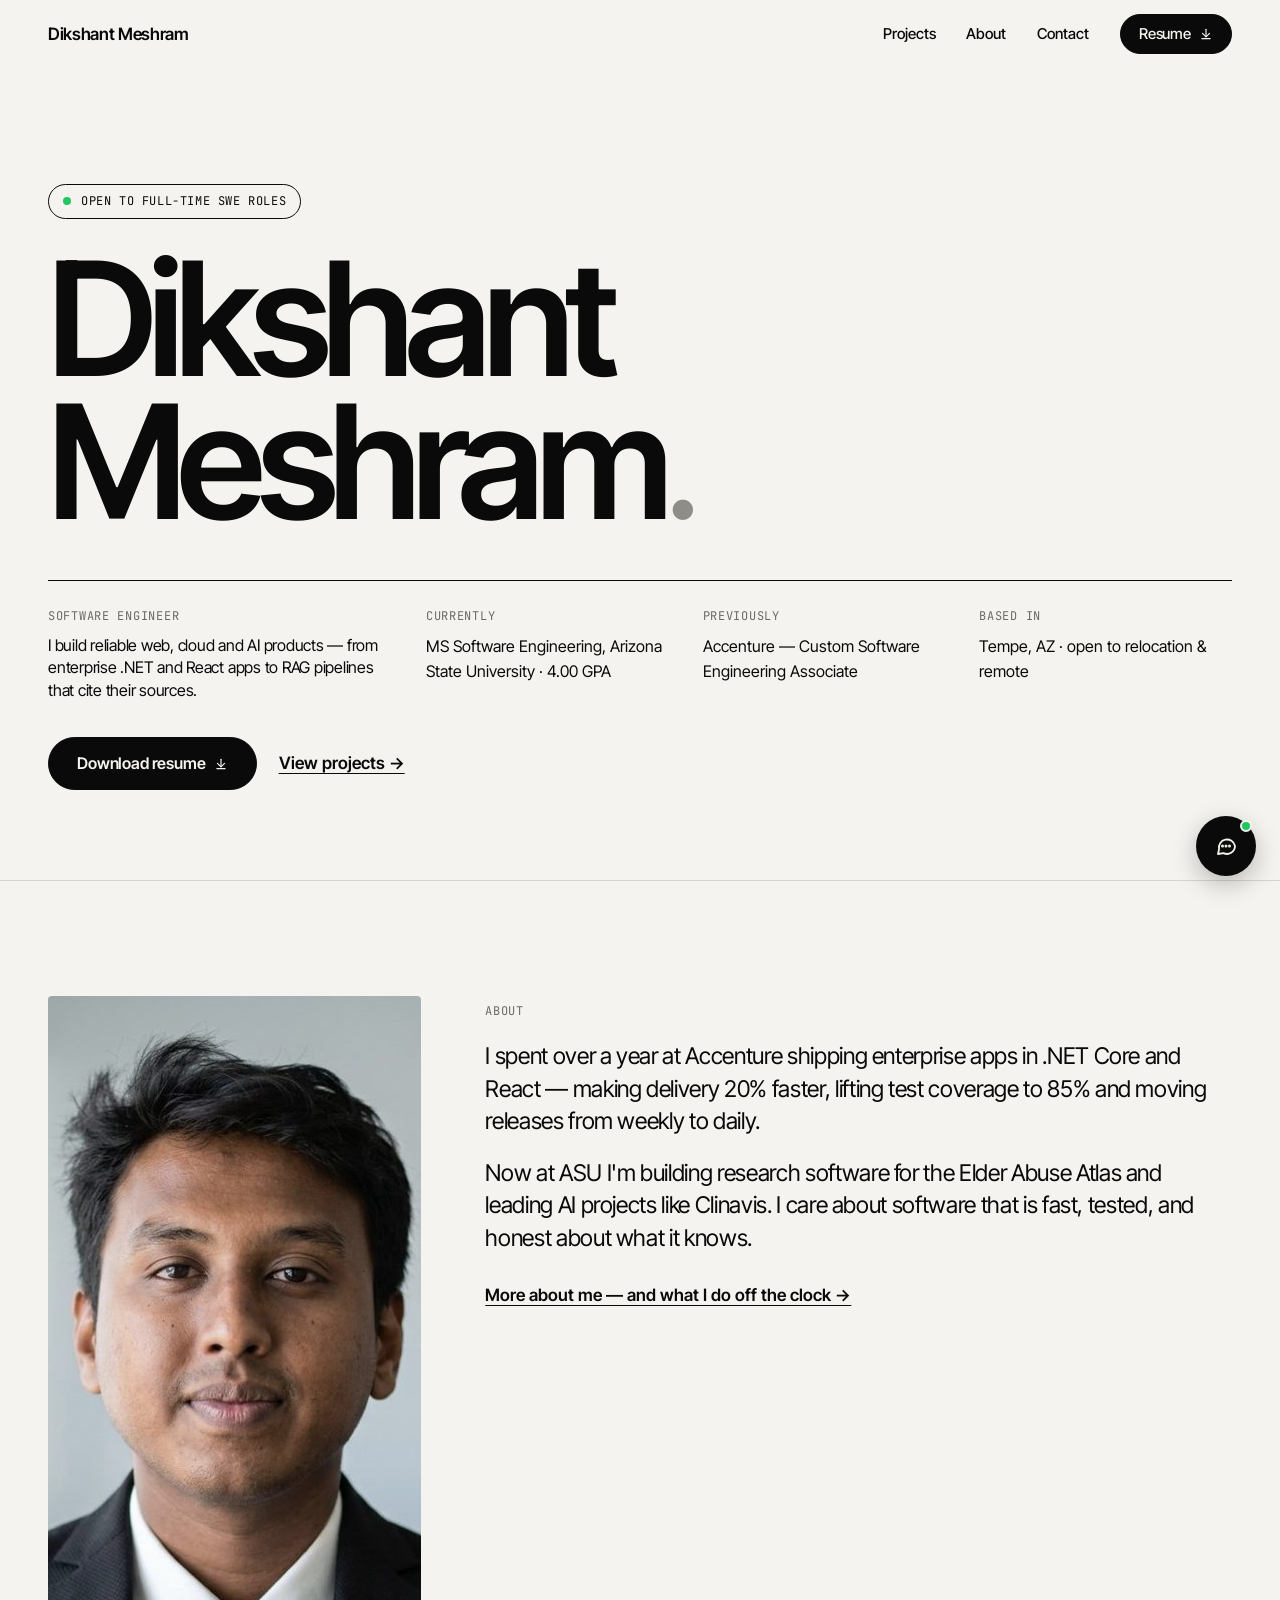
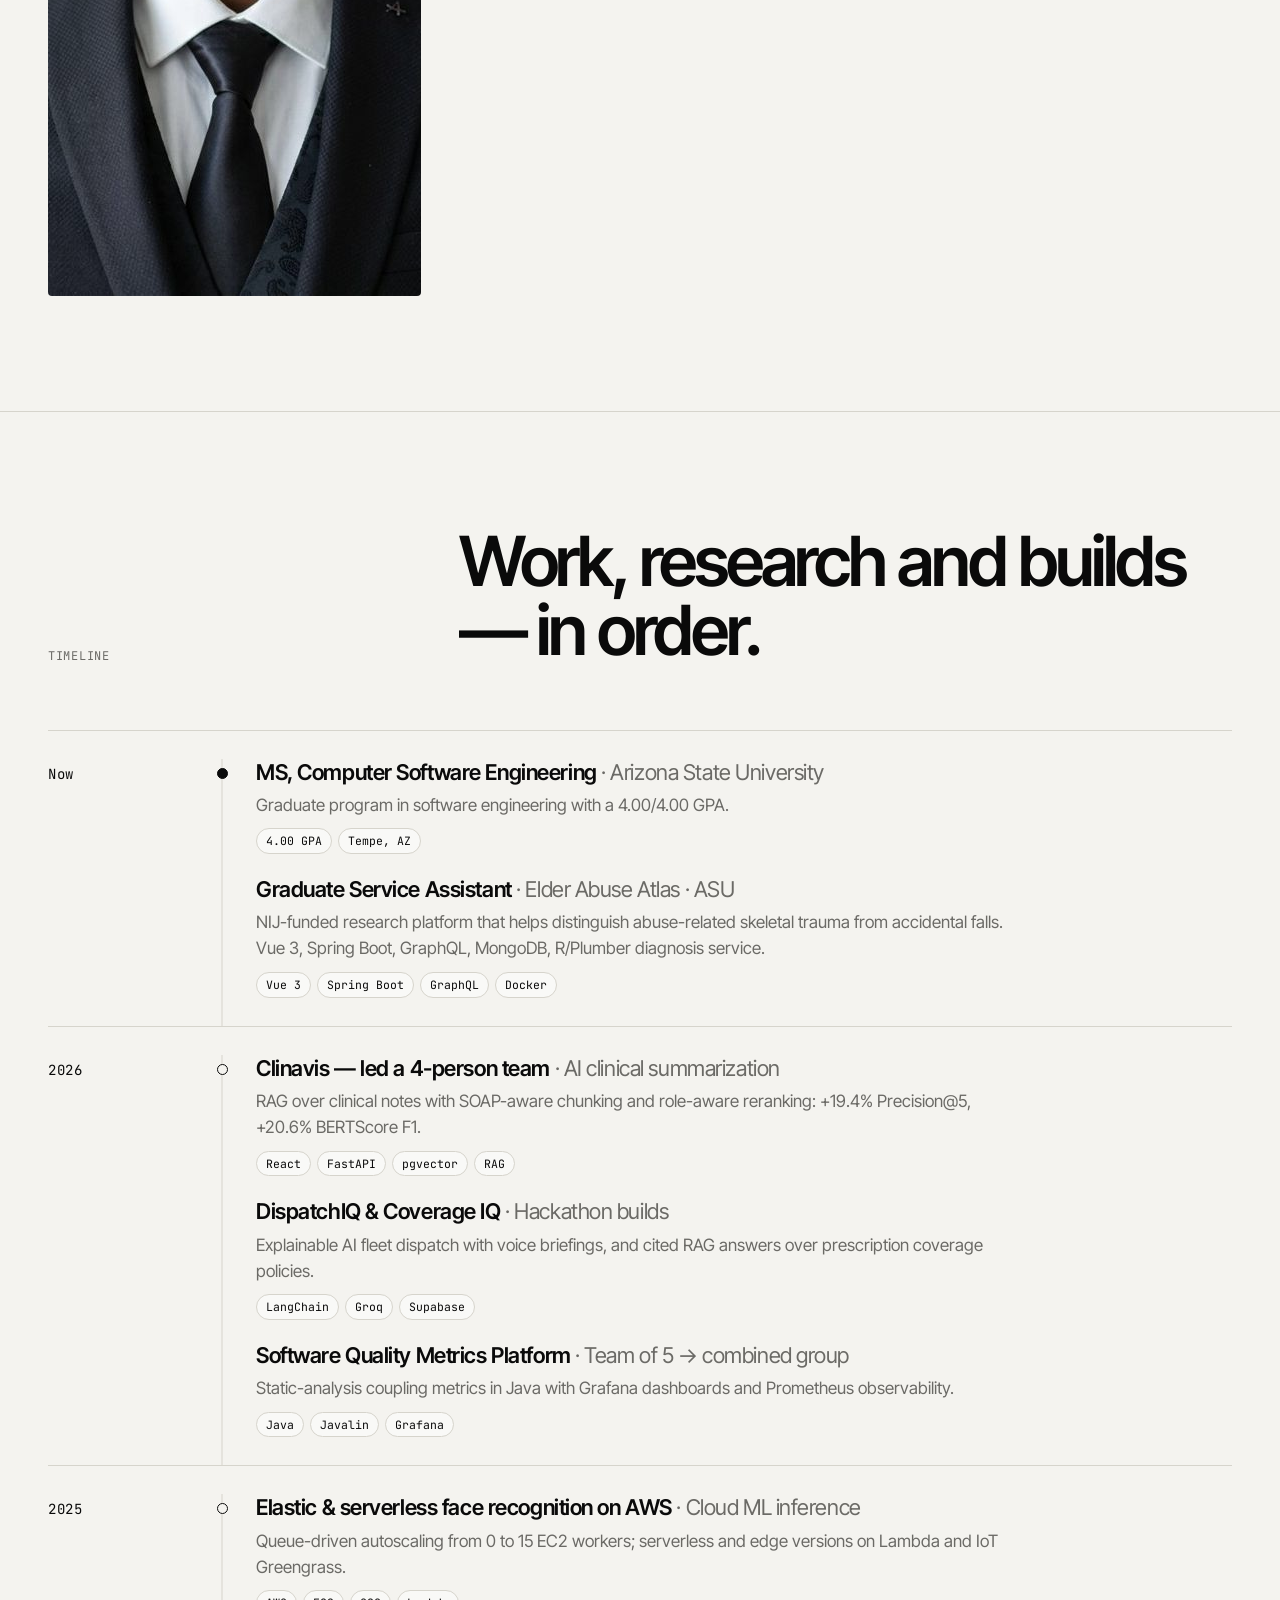
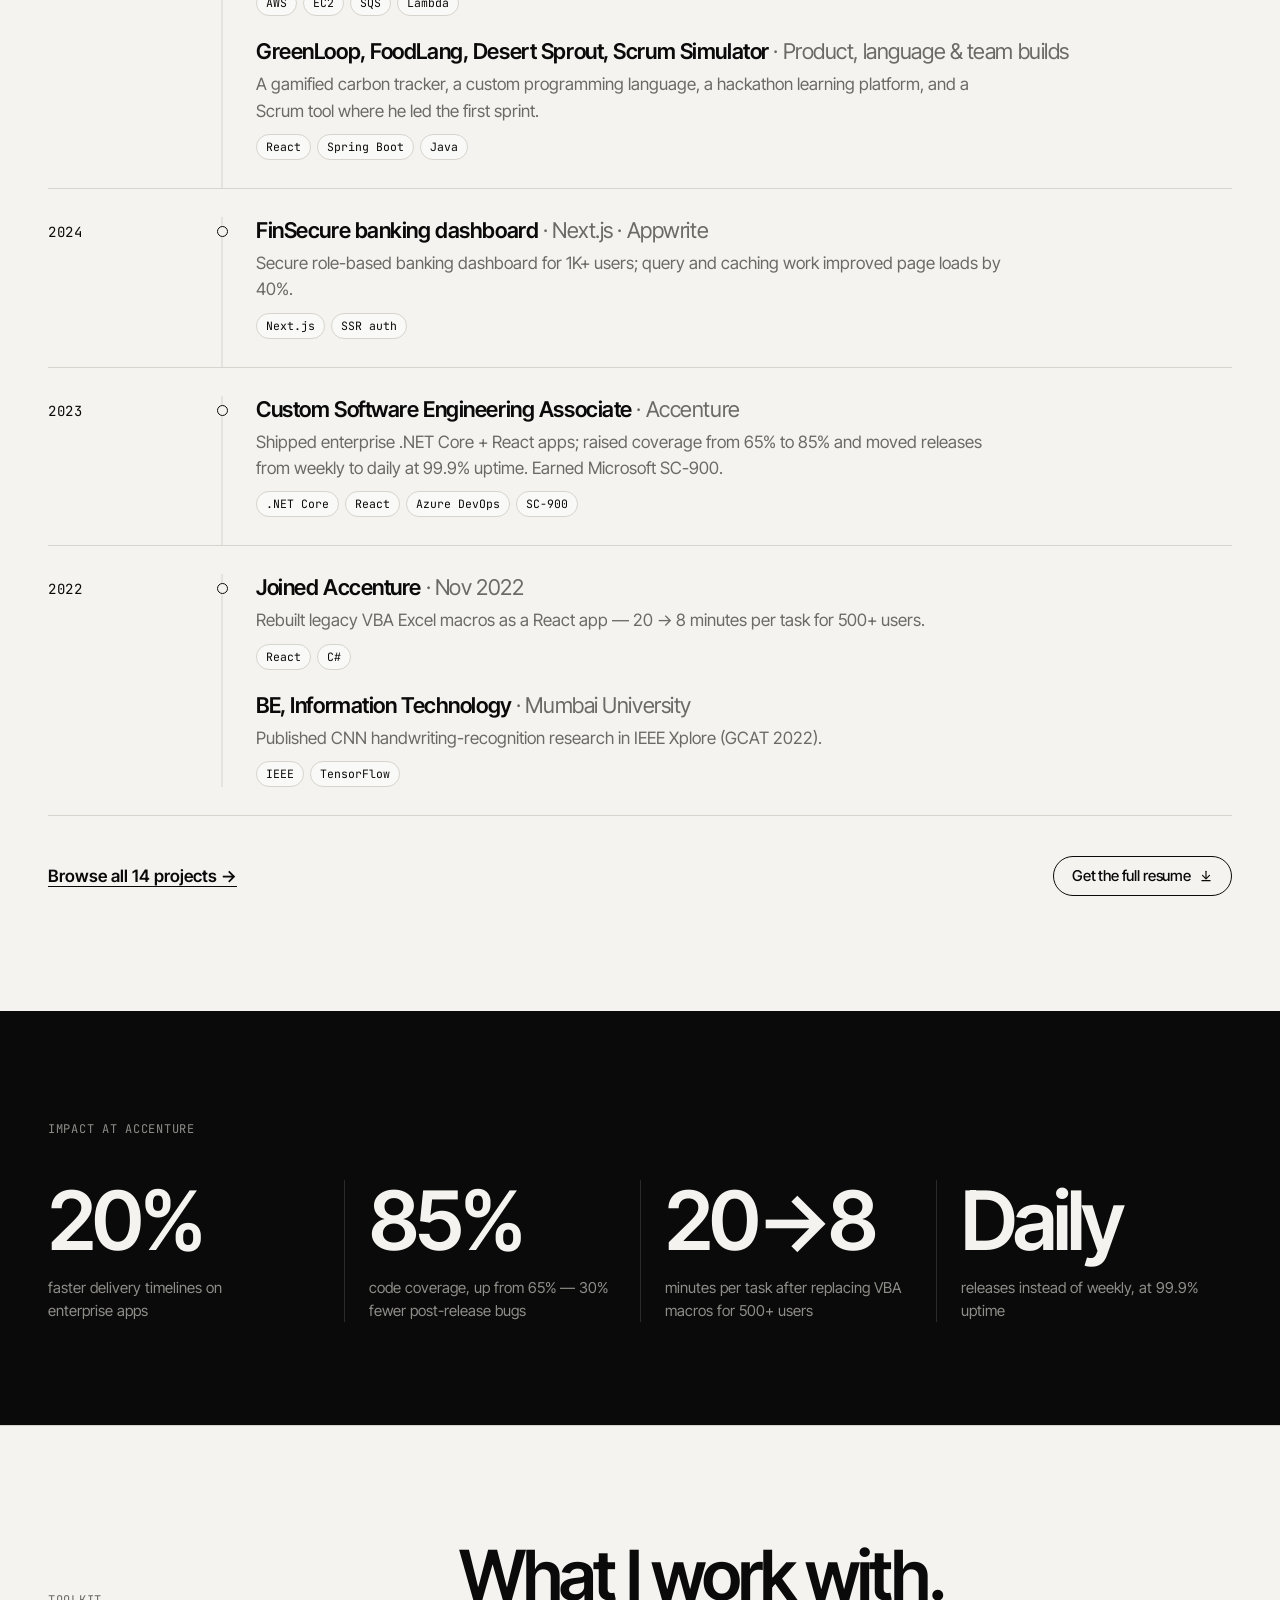
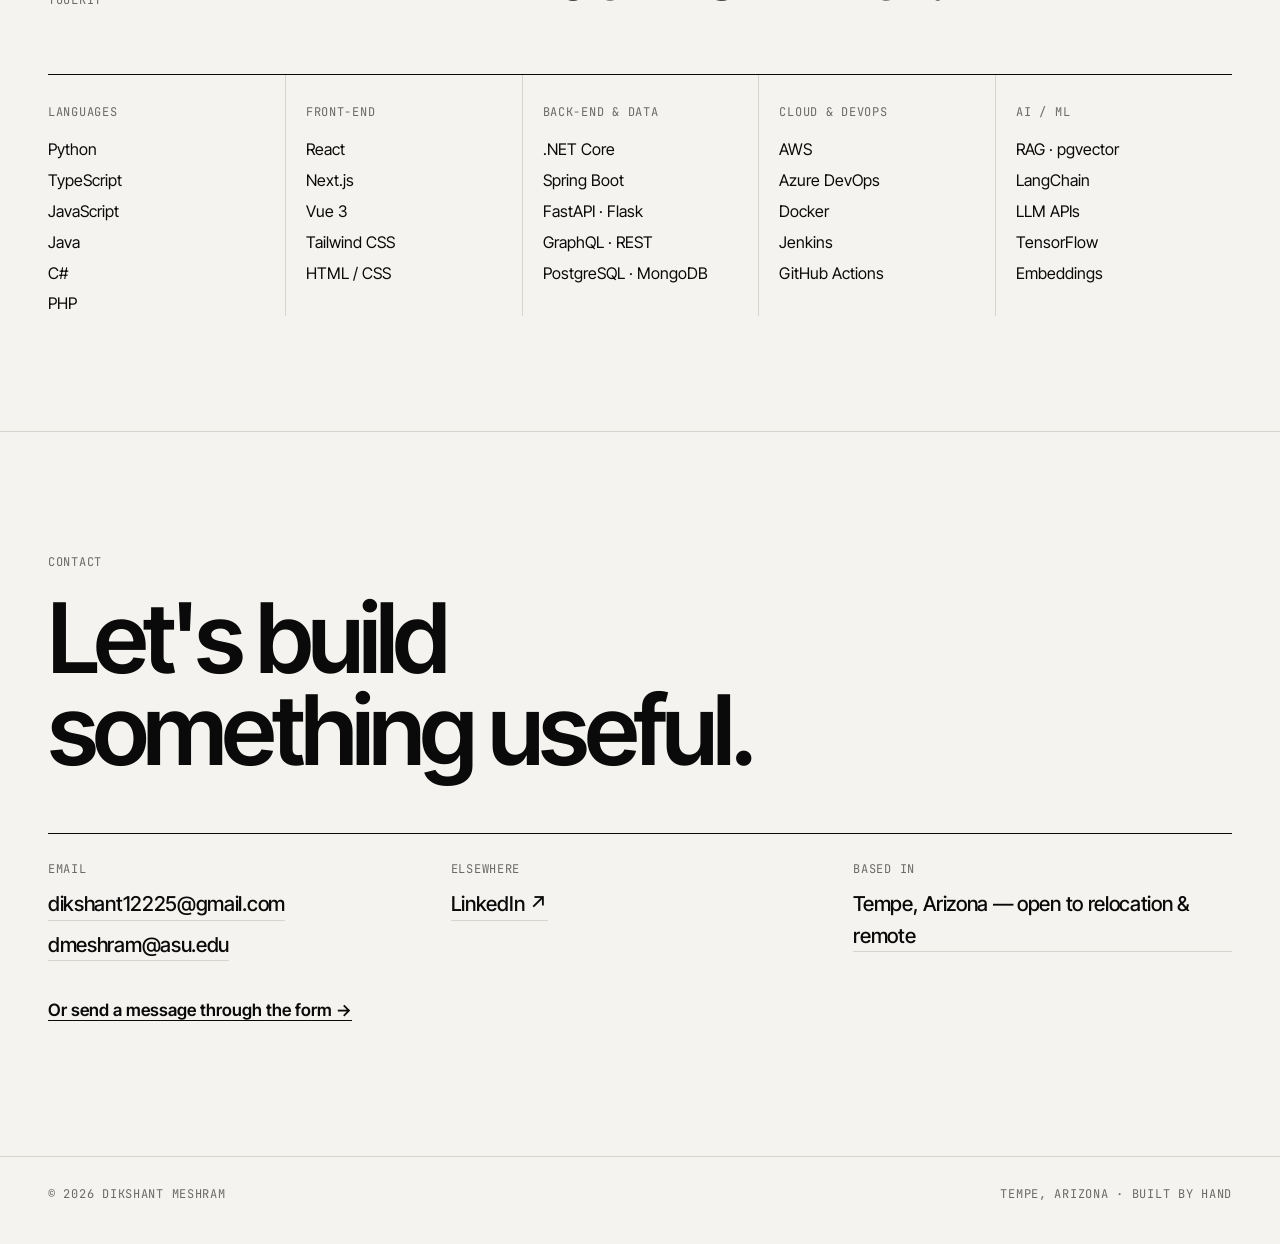
==== index.html @ dbce1464 "Add portfolio site (HTML/CSS/JS) for GitHub Pages Static rebuild of the Framer portfolio: home, proj" ====
<!doctype html>
<html lang="en">
<head>
<meta charset="utf-8">
<meta name="viewport" content="width=device-width, initial-scale=1, viewport-fit=cover">
<title>Dikshant Meshram — Software Engineer</title>
<meta name="description" content="Software engineer in Tempe, AZ. Ex-Accenture, MS Software Engineering at ASU (4.00 GPA). Web, cloud and applied AI.">
<meta property="og:title" content="Dikshant Meshram — Software Engineer">
<meta property="og:description" content="Software engineer in Tempe, AZ. Ex-Accenture, MS Software Engineering at ASU (4.00 GPA). Web, cloud and applied AI.">
<meta property="og:type" content="website">
<meta property="og:image" content="assets/img/headshot.jpg">
<meta name="theme-color" content="#F4F3EF">
<link rel="icon" href="assets/favicon.svg" type="image/svg+xml">
<link rel="preconnect" href="https://fonts.googleapis.com">
<link rel="preconnect" href="https://fonts.gstatic.com" crossorigin>
<link href="https://fonts.googleapis.com/css2?family=Inter+Tight:wght@400;500;600&family=JetBrains+Mono:wght@400;500&display=swap" rel="stylesheet">
<link rel="stylesheet" href="assets/css/site.css">
<script src="assets/js/site.js" defer></script>
</head>
<body data-page="/">
<a class="skip" href="#main">Skip to content</a>
<header class="nav">
  <div class="wrap">
    <a class="brand" href="index.html" aria-label="Dikshant Meshram — home"><span class="full">Dikshant Meshram</span><span class="short">DM</span></a>
    <nav class="nav-links" aria-label="Main">
      <a href="projects.html">Projects</a>
      <a href="about.html">About</a>
      <a href="contact.html">Contact</a>
      <a class="btn" data-resume href="contact.html?topic=resume">Resume <svg viewBox="0 0 24 24" fill="none" stroke="currentColor" stroke-width="2" stroke-linecap="round" stroke-linejoin="round" aria-hidden="true"><path d="M12 4v12"/><path d="M6 11l6 6 6-6"/><path d="M5 20h14"/></svg></a>
    </nav>
  </div>
</header>

<main id="main">
<section class="hero">
  <div class="wrap">
    <span class="pill"><span class="dot"></span>Open to full-time SWE roles</span>
    <h1 class="display">Dikshant<br>Meshram<span class="soft">.</span></h1>
    <div class="hero-meta">
      <div><span class="label">Software engineer</span><p class="lead">I build reliable web, cloud and AI products — from enterprise .NET and React apps to RAG pipelines that cite their sources.</p></div>
      <div><span class="label">Currently</span><p>MS Software Engineering, Arizona State University · 4.00 GPA</p></div>
      <div><span class="label">Previously</span><p>Accenture — Custom Software Engineering Associate</p></div>
      <div><span class="label">Based in</span><p>Tempe, AZ · open to relocation &amp; remote</p></div>
    </div>
    <div class="hero-ctas">
      <a class="btn lg" data-resume href="contact.html?topic=resume">Download resume <svg viewBox="0 0 24 24" fill="none" stroke="currentColor" stroke-width="2" stroke-linecap="round" stroke-linejoin="round" aria-hidden="true"><path d="M12 4v12"/><path d="M6 11l6 6 6-6"/><path d="M5 20h14"/></svg></a>
      <a class="text-link" href="projects.html">View projects →</a>
    </div>
  </div>
</section>

<section class="section" aria-labelledby="about-title">
  <div class="wrap about-grid">
    <img class="portrait reveal" src="assets/img/headshot.jpg" alt="Portrait of Dikshant Meshram" width="900" height="900" loading="lazy">
    <div class="about-copy reveal">
      <span class="label" id="about-title">About</span>
      <p class="lead" style="margin-top:18px">I spent over a year at Accenture shipping enterprise apps in .NET Core and React — making delivery 20% faster, lifting test coverage to 85% and moving releases from weekly to daily.</p>
      <p class="lead">Now at ASU I'm building research software for the Elder Abuse Atlas and leading AI projects like Clinavis. I care about software that is fast, tested, and honest about what it knows.</p>
      <a class="text-link" href="about.html">More about me — and what I do off the clock →</a>
    </div>
  </div>
</section>

<section class="section" aria-labelledby="tl-title">
  <div class="wrap">
    <div class="section-head">
      <span class="label">Timeline</span>
      <h2 class="h2" id="tl-title">Work, research and builds — in order.</h2>
    </div>
    <ol class="timeline">
<li class="tl-row now reveal"><div class="tl-year">Now</div><div class="tl-rail"><span class="tl-dot"></span></div><div class="tl-items"><div class="tl-item"><h3>MS, Computer Software Engineering <span>· Arizona State University</span></h3><p>Graduate program in software engineering with a 4.00/4.00 GPA.</p><div class="tags"><span class="tag">4.00 GPA</span><span class="tag">Tempe, AZ</span></div></div><div class="tl-item"><h3>Graduate Service Assistant <span>· Elder Abuse Atlas · ASU</span></h3><p>NIJ-funded research platform that helps distinguish abuse-related skeletal trauma from accidental falls. Vue 3, Spring Boot, GraphQL, MongoDB, R/Plumber diagnosis service.</p><div class="tags"><span class="tag">Vue 3</span><span class="tag">Spring Boot</span><span class="tag">GraphQL</span><span class="tag">Docker</span></div></div></div></li>
<li class="tl-row reveal"><div class="tl-year">2026</div><div class="tl-rail"><span class="tl-dot"></span></div><div class="tl-items"><div class="tl-item"><h3>Clinavis — led a 4-person team <span>· AI clinical summarization</span></h3><p>RAG over clinical notes with SOAP-aware chunking and role-aware reranking: +19.4% Precision@5, +20.6% BERTScore F1.</p><div class="tags"><span class="tag">React</span><span class="tag">FastAPI</span><span class="tag">pgvector</span><span class="tag">RAG</span></div></div><div class="tl-item"><h3>DispatchIQ &amp; Coverage IQ <span>· Hackathon builds</span></h3><p>Explainable AI fleet dispatch with voice briefings, and cited RAG answers over prescription coverage policies.</p><div class="tags"><span class="tag">LangChain</span><span class="tag">Groq</span><span class="tag">Supabase</span></div></div><div class="tl-item"><h3>Software Quality Metrics Platform <span>· Team of 5 → combined group</span></h3><p>Static-analysis coupling metrics in Java with Grafana dashboards and Prometheus observability.</p><div class="tags"><span class="tag">Java</span><span class="tag">Javalin</span><span class="tag">Grafana</span></div></div></div></li>
<li class="tl-row reveal"><div class="tl-year">2025</div><div class="tl-rail"><span class="tl-dot"></span></div><div class="tl-items"><div class="tl-item"><h3>Elastic &amp; serverless face recognition on AWS <span>· Cloud ML inference</span></h3><p>Queue-driven autoscaling from 0 to 15 EC2 workers; serverless and edge versions on Lambda and IoT Greengrass.</p><div class="tags"><span class="tag">AWS</span><span class="tag">EC2</span><span class="tag">SQS</span><span class="tag">Lambda</span></div></div><div class="tl-item"><h3>GreenLoop, FoodLang, Desert Sprout, Scrum Simulator <span>· Product, language &amp; team builds</span></h3><p>A gamified carbon tracker, a custom programming language, a hackathon learning platform, and a Scrum tool where he led the first sprint.</p><div class="tags"><span class="tag">React</span><span class="tag">Spring Boot</span><span class="tag">Java</span></div></div></div></li>
<li class="tl-row reveal"><div class="tl-year">2024</div><div class="tl-rail"><span class="tl-dot"></span></div><div class="tl-items"><div class="tl-item"><h3>FinSecure banking dashboard <span>· Next.js · Appwrite</span></h3><p>Secure role-based banking dashboard for 1K+ users; query and caching work improved page loads by 40%.</p><div class="tags"><span class="tag">Next.js</span><span class="tag">SSR auth</span></div></div></div></li>
<li class="tl-row reveal"><div class="tl-year">2023</div><div class="tl-rail"><span class="tl-dot"></span></div><div class="tl-items"><div class="tl-item"><h3>Custom Software Engineering Associate <span>· Accenture</span></h3><p>Shipped enterprise .NET Core + React apps; raised coverage from 65% to 85% and moved releases from weekly to daily at 99.9% uptime. Earned Microsoft SC-900.</p><div class="tags"><span class="tag">.NET Core</span><span class="tag">React</span><span class="tag">Azure DevOps</span><span class="tag">SC-900</span></div></div></div></li>
<li class="tl-row reveal"><div class="tl-year">2022</div><div class="tl-rail"><span class="tl-dot"></span></div><div class="tl-items"><div class="tl-item"><h3>Joined Accenture <span>· Nov 2022</span></h3><p>Rebuilt legacy VBA Excel macros as a React app — 20 → 8 minutes per task for 500+ users.</p><div class="tags"><span class="tag">React</span><span class="tag">C#</span></div></div><div class="tl-item"><h3>BE, Information Technology <span>· Mumbai University</span></h3><p>Published CNN handwriting-recognition research in IEEE Xplore (GCAT 2022).</p><div class="tags"><span class="tag">IEEE</span><span class="tag">TensorFlow</span></div></div></div></li>
    </ol>
    <div class="tl-footer">
      <a class="text-link" href="projects.html">Browse all 14 projects →</a>
      <a class="btn outline" data-resume href="contact.html?topic=resume">Get the full resume <svg viewBox="0 0 24 24" fill="none" stroke="currentColor" stroke-width="2" stroke-linecap="round" stroke-linejoin="round" aria-hidden="true"><path d="M12 4v12"/><path d="M6 11l6 6 6-6"/><path d="M5 20h14"/></svg></a>
    </div>
  </div>
</section>

<section class="band" aria-labelledby="impact-title">
  <div class="wrap">
    <span class="label" id="impact-title">Impact at Accenture</span>
    <div class="stats">
      <div class="stat reveal"><b>20%</b><span>faster delivery timelines on enterprise apps</span></div>
      <div class="stat reveal"><b>85%</b><span>code coverage, up from 65% — 30% fewer post-release bugs</span></div>
      <div class="stat reveal"><b>20→8</b><span>minutes per task after replacing VBA macros for 500+ users</span></div>
      <div class="stat reveal"><b>Daily</b><span>releases instead of weekly, at 99.9% uptime</span></div>
    </div>
  </div>
</section>

<section class="section" aria-labelledby="tk-title">
  <div class="wrap">
    <div class="section-head">
      <span class="label">Toolkit</span>
      <h2 class="h2" id="tk-title">What I work with.</h2>
    </div>
    <div class="toolkit reveal">
      <div class="tk"><span class="label">Languages</span><ul><li>Python</li><li>TypeScript</li><li>JavaScript</li><li>Java</li><li>C#</li><li>PHP</li></ul></div><div class="tk"><span class="label">Front-end</span><ul><li>React</li><li>Next.js</li><li>Vue 3</li><li>Tailwind CSS</li><li>HTML / CSS</li></ul></div><div class="tk"><span class="label">Back-end & data</span><ul><li>.NET Core</li><li>Spring Boot</li><li>FastAPI · Flask</li><li>GraphQL · REST</li><li>PostgreSQL · MongoDB</li></ul></div><div class="tk"><span class="label">Cloud & DevOps</span><ul><li>AWS</li><li>Azure DevOps</li><li>Docker</li><li>Jenkins</li><li>GitHub Actions</li></ul></div><div class="tk"><span class="label">AI / ML</span><ul><li>RAG · pgvector</li><li>LangChain</li><li>LLM APIs</li><li>TensorFlow</li><li>Embeddings</li></ul></div>
    </div>
  </div>
</section>

<section class="section" id="contact" aria-labelledby="contact-title">
  <div class="wrap">
    <span class="label">Contact</span>
    <h2 class="contact-big reveal" id="contact-title" style="margin-top:18px">Let's build<br>something useful.</h2>
    <div class="contact-list reveal">
      <div><span class="label">Email</span><br><a href="mailto:dikshant12225@gmail.com">dikshant12225@gmail.com</a><br><a href="mailto:dmeshram@asu.edu">dmeshram@asu.edu</a></div>
      <div><span class="label">Elsewhere</span><br><a href="https://www.linkedin.com/in/dikshant-meshram-80a625193" target="_blank" rel="noopener">LinkedIn ↗</a></div>
      <div><span class="label">Based in</span><br><a href="contact.html">Tempe, Arizona — open to relocation &amp; remote</a></div>
    </div>
    <p style="margin-top:36px"><a class="text-link" href="contact.html">Or send a message through the form →</a></p>
  </div>
</section>

</main>
<footer class="footer">
  <div class="wrap">
    <span class="label">© <span data-year>2026</span> Dikshant Meshram</span>
    <span class="label">Tempe, Arizona · Built by hand</span>
  </div>
</footer>
</body>
</html>
---- assets/css/site.css ----
/* Dikshant Meshram — portfolio. Minimal, ink-on-paper. */
:root {
  --ink: #0A0A0A;
  --paper: #F4F3EF;
  --muted: #6B6A66;
  --muted-dark: #8E8D88;
  --line: #D6D4CC;
  --white: #FFFFFF;
  --green: #22C55E;
  --sans: "Inter Tight", "Helvetica Neue", Arial, sans-serif;
  --mono: "JetBrains Mono", ui-monospace, SFMono-Regular, Menlo, monospace;
  --gutter: clamp(16px, 4vw, 48px);
  --max: 1440px;
}

*, *::before, *::after { box-sizing: border-box; }
html { -webkit-text-size-adjust: 100%; scroll-behavior: smooth; }
body {
  margin: 0;
  background: var(--paper);
  color: var(--ink);
  font-family: var(--sans);
  font-size: 17px;
  line-height: 1.55;
  -webkit-font-smoothing: antialiased;
  overflow-x: hidden;
}
img { display: block; max-width: 100%; }
a { color: inherit; }
::selection { background: var(--ink); color: var(--paper); }
:focus-visible { outline: 2px solid var(--ink); outline-offset: 3px; }

.wrap { width: 100%; max-width: var(--max); margin: 0 auto; padding: 0 var(--gutter); }
.label {
  font-family: var(--mono);
  font-size: 12px;
  letter-spacing: 0.06em;
  text-transform: uppercase;
  color: var(--muted);
}
.label.ink { color: var(--ink); }
.skip { position: absolute; left: -9999px; }
.skip:focus { left: 16px; top: 16px; z-index: 10000; background: var(--ink); color: var(--paper); padding: 8px 14px; border-radius: 100px; }

/* ---------- Nav ---------- */
.nav {
  position: sticky; top: 0; z-index: 50;
  background: color-mix(in srgb, var(--paper) 88%, transparent);
  backdrop-filter: saturate(140%) blur(10px);
  -webkit-backdrop-filter: saturate(140%) blur(10px);
  border-bottom: 1px solid transparent;
  transition: border-color .2s ease;
}
.nav.scrolled { border-bottom-color: var(--line); }
.nav .wrap { display: flex; align-items: center; justify-content: space-between; gap: 16px; height: 68px; }
.brand { font-weight: 600; letter-spacing: -0.02em; text-decoration: none; font-size: 17px; white-space: nowrap; }
.nav-links { display: flex; align-items: center; gap: clamp(14px, 2.4vw, 32px); }
.nav-links a:not(.btn) { text-decoration: none; font-size: 15px; font-weight: 500; position: relative; }
.nav-links a:not(.btn)::after {
  content: ""; position: absolute; left: 0; right: 0; bottom: -4px; height: 1px;
  background: currentColor; transform: scaleX(0); transform-origin: left; transition: transform .25s ease;
}
.nav-links a:not(.btn):hover::after, .nav-links a[aria-current="page"]::after { transform: scaleX(1); }

/* ---------- Buttons ---------- */
.btn {
  display: inline-flex; align-items: center; gap: 8px;
  padding: 10px 18px; border-radius: 100px;
  font: 500 15px/1.2 var(--sans); letter-spacing: -0.01em;
  text-decoration: none; white-space: nowrap; cursor: pointer;
  border: 1px solid var(--ink); background: var(--ink); color: var(--paper);
  transition: transform .2s ease, opacity .2s ease, background .2s ease, color .2s ease;
}
.btn:hover { transform: translateY(-1px); opacity: .88; }
.btn.outline { background: transparent; color: var(--ink); }
.btn.outline:hover { background: var(--ink); color: var(--paper); opacity: 1; }
.btn.light { background: var(--paper); color: var(--ink); border-color: var(--paper); }
.btn.lg { padding: 16px 28px; font-size: 16px; font-weight: 600; }
.btn svg { width: 14px; height: 14px; flex: none; }
.text-link { font-weight: 600; text-decoration: underline; text-underline-offset: 4px; text-decoration-thickness: 1px; }
.text-link:hover { text-decoration-thickness: 2px; }

/* ---------- Hero ---------- */
.hero { padding: clamp(48px, 9vw, 120px) 0 clamp(48px, 7vw, 96px); }
.pill {
  display: inline-flex; align-items: center; gap: 10px;
  padding: 7px 14px; border: 1px solid var(--ink); border-radius: 100px;
  font-family: var(--mono); font-size: 12px; letter-spacing: 0.05em; text-transform: uppercase;
}
.dot { width: 8px; height: 8px; border-radius: 50%; background: var(--green); box-shadow: 0 0 0 0 rgba(34,197,94,.5); animation: pulse 2.2s infinite; }
@keyframes pulse { 0% { box-shadow: 0 0 0 0 rgba(34,197,94,.45); } 70% { box-shadow: 0 0 0 8px rgba(34,197,94,0); } 100% { box-shadow: 0 0 0 0 rgba(34,197,94,0); } }
.display {
  margin: 28px 0 0;
  font-size: clamp(56px, 12.4vw, 184px);
  line-height: .9; letter-spacing: -0.055em; font-weight: 600;
}
.display .soft { color: var(--muted-dark); font-weight: 400; }
.hero-meta {
  margin-top: clamp(28px, 4vw, 48px);
  display: grid; grid-template-columns: 1.4fr 1fr 1fr 1fr; gap: 24px;
  border-top: 1px solid var(--ink); padding-top: 20px;
}
.hero-meta p { margin: 6px 0 0; font-size: 16px; }
.lead { font-size: clamp(19px, 1.8vw, 24px); line-height: 1.4; letter-spacing: -0.015em; margin: 0; }
.hero-ctas { margin-top: 36px; display: flex; flex-wrap: wrap; align-items: center; gap: 22px; }

/* ---------- Sections ---------- */
.section { padding: clamp(64px, 9vw, 128px) 0; border-top: 1px solid var(--line); }
.section-head { display: grid; grid-template-columns: 1fr 2fr; gap: 24px; margin-bottom: clamp(32px, 5vw, 64px); align-items: end; }
.h2 { margin: 0; font-size: clamp(36px, 5.4vw, 76px); line-height: 1; letter-spacing: -0.045em; font-weight: 600; }
.h3 { margin: 0; font-size: clamp(22px, 2.2vw, 30px); line-height: 1.15; letter-spacing: -0.03em; font-weight: 600; }
.body { color: var(--muted); margin: 0; }
.body.ink { color: var(--ink); }

/* About strip (home) */
.about-grid { display: grid; grid-template-columns: minmax(220px, 1fr) 2fr; gap: clamp(28px, 5vw, 80px); align-items: start; }
.portrait { aspect-ratio: 1; object-fit: cover; width: 100%; border-radius: 4px; filter: grayscale(.15); }
.about-copy .lead + .lead { margin-top: 20px; }
.about-copy .text-link { display: inline-block; margin-top: 28px; }

/* ---------- Timeline ---------- */
.timeline { list-style: none; margin: 0; padding: 0; }
.tl-row {
  display: grid; grid-template-columns: 140px 28px 1fr; gap: 0 20px;
  padding: 28px 0; border-top: 1px solid var(--line);
}
.tl-row:last-child { border-bottom: 1px solid var(--line); }
.tl-year { font-family: var(--mono); font-size: 14px; letter-spacing: .04em; padding-top: 5px; }
.tl-rail { position: relative; }
.tl-rail::before { content: ""; position: absolute; left: 50%; top: 0; bottom: -29px; width: 1px; background: var(--line); transform: translateX(-50%); }
.tl-row:last-child .tl-rail::before { bottom: 0; }
.tl-dot { position: relative; display: block; width: 11px; height: 11px; margin: 9px auto 0; border-radius: 50%; background: var(--paper); border: 1.5px solid var(--ink); }
.tl-row.now .tl-dot { background: var(--ink); }
.tl-items { display: grid; gap: 22px; }
.tl-item h3 { margin: 0; font-size: clamp(19px, 1.7vw, 23px); letter-spacing: -0.02em; font-weight: 600; line-height: 1.25; }
.tl-item h3 span { font-weight: 400; color: var(--muted); }
.tl-item p { margin: 6px 0 0; color: var(--muted); max-width: 760px; }
.tags { display: flex; flex-wrap: wrap; gap: 6px; margin-top: 10px; }
.tag { font-family: var(--mono); font-size: 11.5px; padding: 3px 9px; border: 1px solid var(--line); border-radius: 100px; color: var(--ink); background: rgba(255,255,255,.5); }
.tl-footer { display: flex; flex-wrap: wrap; justify-content: space-between; align-items: center; gap: 20px; margin-top: 40px; }

/* ---------- Impact band ---------- */
.band { background: var(--ink); color: var(--paper); padding: clamp(64px, 8vw, 112px) 0; }
.band .label { color: var(--muted-dark); }
.stats { display: grid; grid-template-columns: repeat(4, 1fr); gap: 0; margin-top: 40px; }
.stat { padding: 0 24px 0 0; border-left: 1px solid #2A2A2A; padding-left: 24px; }
.stat:first-child { border-left: 0; padding-left: 0; }
.stat b { display: block; font-size: clamp(48px, 6.4vw, 96px); line-height: 1; letter-spacing: -0.05em; font-weight: 600; }
.stat span { display: block; margin-top: 14px; color: var(--muted-dark); font-size: 15px; max-width: 240px; }

/* ---------- Toolkit ---------- */
.toolkit { display: grid; grid-template-columns: repeat(5, 1fr); gap: 0; border-top: 1px solid var(--ink); }
.tk { padding: 22px 20px 0 0; }
.tk + .tk { padding-left: 20px; border-left: 1px solid var(--line); }
.tk ul { list-style: none; padding: 0; margin: 14px 0 0; display: grid; gap: 6px; }
.tk li { font-size: 16px; }

/* ---------- Contact block ---------- */
.contact-big { font-size: clamp(40px, 7.6vw, 120px); line-height: .95; letter-spacing: -0.05em; font-weight: 600; margin: 0; }
.contact-list { margin-top: clamp(32px, 5vw, 56px); display: grid; grid-template-columns: repeat(3, 1fr); gap: 24px; border-top: 1px solid var(--ink); padding-top: 20px; }
.contact-list a { display: inline-block; margin-top: 8px; font-size: clamp(17px, 1.6vw, 21px); font-weight: 500; letter-spacing: -0.015em; text-decoration: none; border-bottom: 1px solid var(--line); word-break: break-word; }
.contact-list a:hover { border-bottom-color: var(--ink); }

/* ---------- Footer ---------- */
.footer { padding: 28px 0 40px; border-top: 1px solid var(--line); }
.footer .wrap { display: flex; flex-wrap: wrap; justify-content: space-between; gap: 12px; }

/* ---------- Page header ---------- */
.page-head { padding: clamp(48px, 8vw, 112px) 0 clamp(40px, 6vw, 72px); }
.page-head .display { margin-top: 18px; font-size: clamp(56px, 11vw, 168px); }
.page-head .lead { margin-top: 28px; max-width: 760px; color: var(--muted); }

/* ---------- Projects ---------- */
.projects { list-style: none; margin: 0; padding: 0; border-top: 1px solid var(--ink); }
.proj {
  display: grid; grid-template-columns: 72px 1.25fr 1.6fr 110px; gap: 24px;
  padding: 30px 0; border-bottom: 1px solid var(--line); align-items: start;
  transition: background .2s ease;
}
.proj:hover { background: rgba(255,255,255,.45); }
.proj .num { font-family: var(--mono); font-size: 13px; color: var(--muted); padding-top: 6px; }
.proj h2 { margin: 0; font-size: clamp(22px, 2.3vw, 32px); letter-spacing: -0.035em; line-height: 1.1; font-weight: 600; }
.proj .kind { margin-top: 6px; font-size: 15px; color: var(--muted); }
.proj p { margin: 0; color: var(--ink); }
.proj ul.points { margin: 10px 0 0; padding-left: 18px; color: var(--muted); font-size: 15.5px; display: grid; gap: 4px; }
.proj .year { font-family: var(--mono); font-size: 13px; text-align: right; padding-top: 6px; }
.proj .badge { display: inline-block; margin-top: 10px; font-family: var(--mono); font-size: 11px; letter-spacing: .05em; text-transform: uppercase; padding: 3px 8px; border-radius: 100px; background: var(--ink); color: var(--paper); }
.filters { display: flex; flex-wrap: wrap; gap: 8px; margin-bottom: 28px; }
.filter { font: 500 14px/1 var(--sans); padding: 9px 15px; border-radius: 100px; border: 1px solid var(--ink); background: transparent; color: var(--ink); cursor: pointer; }
.filter[aria-pressed="true"] { background: var(--ink); color: var(--paper); }
.cta-band { background: var(--ink); color: var(--paper); border-radius: 6px; padding: clamp(36px, 6vw, 72px); display: flex; flex-wrap: wrap; justify-content: space-between; align-items: end; gap: 28px; margin: clamp(56px, 8vw, 96px) 0; }
.cta-band .h2 { color: var(--paper); }
.cta-band p { color: var(--muted-dark); margin: 14px 0 0; max-width: 520px; }
.cta-band .actions { display: flex; flex-wrap: wrap; gap: 12px; }

/* ---------- About page ---------- */
.story { display: grid; grid-template-columns: minmax(240px, 1fr) 2fr; gap: clamp(28px, 5vw, 80px); align-items: start; }
.story .lead + .lead { margin-top: 22px; }
.principles { display: grid; grid-template-columns: repeat(3, 1fr); gap: 0; border-top: 1px solid var(--ink); }
.principle { padding: 24px 24px 0 0; }
.principle + .principle { padding-left: 24px; border-left: 1px solid var(--line); }
.principle .h3 { margin-top: 14px; }
.principle p { margin: 12px 0 0; color: var(--muted); }

.gallery { display: grid; grid-template-columns: repeat(4, 1fr); gap: 16px; }
.card { position: relative; margin: 0; border-radius: 6px; overflow: hidden; background: #E6E4DD; }
.card img { width: 100%; height: 100%; object-fit: cover; aspect-ratio: 3 / 4; transition: transform .6s ease; }
.card:hover img { transform: scale(1.03); }
.card figcaption {
  position: absolute; left: 0; right: 0; bottom: 0; padding: 48px 16px 16px;
  background: linear-gradient(to top, rgba(10,10,10,.72), rgba(10,10,10,0));
  color: var(--paper);
}
.card figcaption b { display: block; font-size: 19px; letter-spacing: -0.02em; }
.card figcaption span { display: block; margin-top: 4px; font-size: 14px; opacity: .85; line-height: 1.4; }
.card.wide { grid-column: span 2; }
.card.wide img { aspect-ratio: 3 / 2; height: 100%; }
.card.full { grid-column: 1 / -1; }
.card.full img { aspect-ratio: 2.4 / 1; }
.card.gg { background: var(--ink); color: var(--paper); display: flex; flex-direction: column; justify-content: space-between; padding: 22px; aspect-ratio: 3 / 4; }
.card.gg .big { font-size: clamp(64px, 8vw, 120px); line-height: .9; letter-spacing: -0.06em; font-weight: 600; }
.card.gg b { display: block; font-size: 19px; letter-spacing: -0.02em; }
.card.gg span { display: block; margin-top: 4px; font-size: 14px; color: var(--muted-dark); line-height: 1.4; }
.card.gg .label { color: var(--muted-dark); }

.facts { display: grid; grid-template-columns: repeat(3, 1fr); gap: 0; border-top: 1px solid var(--ink); }
.fact { padding: 22px 24px 0 0; }
.fact + .fact { padding-left: 24px; border-left: 1px solid var(--line); }
.fact h3 { margin: 12px 0 0; font-size: 20px; letter-spacing: -0.02em; font-weight: 600; line-height: 1.3; }
.fact p { margin: 6px 0 0; color: var(--muted); font-size: 15.5px; }

/* ---------- Contact page ---------- */
.contact-grid { display: grid; grid-template-columns: 1fr 1.6fr; gap: clamp(32px, 6vw, 96px); align-items: start; }
.info-block { padding: 18px 0; border-top: 1px solid var(--line); }
.info-block:first-child { border-top: 1px solid var(--ink); }
.info-block a { display: inline-block; margin-top: 6px; font-size: 19px; font-weight: 500; text-decoration: none; border-bottom: 1px solid var(--line); word-break: break-word; }
.info-block a:hover { border-bottom-color: var(--ink); }
.info-block p { margin: 6px 0 0; font-size: 19px; font-weight: 500; }

.form { display: grid; gap: 28px; position: relative; }
.form .row { display: grid; grid-template-columns: 1fr 1fr; gap: 24px; }
.field { display: flex; flex-direction: column; gap: 6px; }
.field input, .field select, .field textarea {
  width: 100%; background: transparent; border: 0; border-bottom: 1px solid var(--ink); border-radius: 0;
  padding: 10px 0 12px; color: var(--ink); outline: none;
  font: 500 clamp(18px, 1.7vw, 22px)/1.3 var(--sans); letter-spacing: -0.02em;
}
.field select { appearance: none; -webkit-appearance: none; cursor: pointer; background-image: url("data:image/svg+xml,%3Csvg xmlns='http://www.w3.org/2000/svg' width='14' height='14' viewBox='0 0 24 24' fill='none' stroke='%230A0A0A' stroke-width='2'%3E%3Cpath d='M6 9l6 6 6-6'/%3E%3C/svg%3E"); background-repeat: no-repeat; background-position: right 2px center; }
.field textarea { resize: vertical; min-height: 140px; }
.field input:focus, .field select:focus, .field textarea:focus { border-bottom-width: 2px; padding-bottom: 11px; }
.field input::placeholder, .field textarea::placeholder { color: #A9A7A0; }
.hp { position: absolute; left: -9999px; width: 1px; height: 1px; opacity: 0; }
.form-actions { display: flex; flex-wrap: wrap; align-items: center; gap: 20px; }
.form-error { color: #B42318; font-size: 15px; }
.form-done { padding: 32px 0; border-top: 1px solid var(--ink); font-size: clamp(20px, 2vw, 26px); letter-spacing: -0.02em; font-weight: 500; }
.form-done p { margin: 10px 0 0; font-size: 16px; color: var(--muted); font-weight: 400; letter-spacing: 0; }
button[disabled] { opacity: .55; cursor: wait; }

/* ---------- Reveal ---------- */
.reveal { opacity: 0; transform: translateY(18px); transition: opacity .7s ease, transform .7s ease; }
.reveal.in { opacity: 1; transform: none; }
@media (prefers-reduced-motion: reduce) {
  html { scroll-behavior: auto; }
  .reveal { opacity: 1; transform: none; transition: none; }
  .dot { animation: none; }
  * { transition-duration: 0s !important; }
}

/* ---------- Chat widget ---------- */
.chat-fab {
  position: fixed; right: max(24px, env(safe-area-inset-right)); bottom: max(24px, env(safe-area-inset-bottom)); z-index: 9999;
  width: 60px; height: 60px; border-radius: 50%; border: 0; background: var(--ink); color: var(--paper);
  display: flex; align-items: center; justify-content: center; cursor: pointer;
  box-shadow: 0 8px 24px rgba(10,10,10,.25); transition: transform .2s ease;
}
.chat-fab:hover { transform: scale(1.05); }
.chat-fab .ping { position: absolute; top: 4px; right: 4px; width: 12px; height: 12px; border-radius: 50%; background: var(--green); border: 2px solid var(--paper); }
.chat-fab[aria-expanded="true"] .ping { display: none; }
.chat-panel {
  position: fixed; right: max(24px, env(safe-area-inset-right)); bottom: calc(max(24px, env(safe-area-inset-bottom)) + 72px); z-index: 9999;
  width: min(370px, calc(100vw - 32px)); height: min(540px, calc(100dvh - 120px));
  background: var(--paper); border: 1px solid var(--ink); border-radius: 18px;
  box-shadow: 0 18px 48px rgba(10,10,10,.18);
  display: flex; flex-direction: column; overflow: hidden;
  transform-origin: bottom right; animation: pop .18s ease;
}
.chat-panel[hidden] { display: none; }
@keyframes pop { from { opacity: 0; transform: translateY(8px) scale(.98); } to { opacity: 1; transform: none; } }
.chat-head { display: flex; align-items: center; justify-content: space-between; gap: 12px; padding: 14px 16px; background: var(--ink); color: var(--paper); }
.chat-head .t { display: flex; align-items: center; gap: 10px; }
.chat-head .t b { display: block; font-size: 15px; letter-spacing: -0.01em; }
.chat-head .t small { display: block; font-family: var(--mono); font-size: 10px; letter-spacing: .06em; text-transform: uppercase; opacity: .6; }
.chat-head .s { width: 8px; height: 8px; border-radius: 50%; background: var(--green); flex: none; }
.chat-x { background: transparent; border: 0; color: var(--paper); font-size: 22px; line-height: 1; cursor: pointer; padding: 4px; }
.chat-list { flex: 1; overflow-y: auto; padding: 16px; display: flex; flex-direction: column; gap: 10px; }
.msg { display: flex; flex-direction: column; gap: 6px; align-items: flex-start; }
.msg.user { align-items: flex-end; }
.bubble { max-width: 86%; padding: 10px 13px; border-radius: 14px 14px 14px 4px; background: var(--white); border: 1px solid var(--line); font-size: 14px; line-height: 1.45; white-space: pre-wrap; }
.msg.user .bubble { background: var(--ink); color: var(--paper); border: 0; border-radius: 14px 14px 4px 14px; }
.msg .src { max-width: 86%; font-family: var(--mono); font-size: 10.5px; color: var(--muted); }
.msg .links { display: flex; flex-wrap: wrap; gap: 10px; }
.msg .links a { font-size: 13px; font-weight: 600; text-underline-offset: 3px; }
.chips { display: flex; flex-wrap: wrap; gap: 6px; padding: 0 16px 10px; }
.chip { font: 400 12.5px/1.2 var(--sans); padding: 6px 11px; border-radius: 100px; border: 1px solid var(--ink); background: transparent; color: var(--ink); cursor: pointer; }
.chip:hover { background: var(--ink); color: var(--paper); }
.chat-input { display: flex; gap: 8px; padding: 12px; border-top: 1px solid var(--line); }
.chat-input input { flex: 1; min-width: 0; font: 14px var(--sans); padding: 10px 12px; border-radius: 100px; border: 1px solid var(--line); background: var(--white); color: var(--ink); outline: none; }
.chat-input input:focus { border-color: var(--ink); }
.chat-send { width: 40px; height: 40px; flex: none; border-radius: 50%; border: 0; background: var(--ink); color: var(--paper); display: flex; align-items: center; justify-content: center; cursor: pointer; }

/* ---------- Responsive ---------- */
@media (max-width: 1100px) {
  .toolkit { grid-template-columns: repeat(3, 1fr); row-gap: 28px; }
  .tk:nth-child(4) { padding-left: 0; border-left: 0; }
  .gallery { grid-template-columns: repeat(2, 1fr); }
  .card.full { grid-column: 1 / -1; }
  .proj { grid-template-columns: 56px 1fr 90px; }
  .proj .desc { grid-column: 2 / 4; }
  .proj .year { grid-row: 1; grid-column: 3; }
}
@media (max-width: 820px) {
  body { font-size: 16px; }
  .nav-links a.hide-sm { display: none; }
  .hero-meta { grid-template-columns: 1fr 1fr; row-gap: 20px; }
  .hero-meta > :first-child { grid-column: 1 / -1; }
  .section-head, .about-grid, .story, .contact-grid { grid-template-columns: 1fr; }
  .about-grid .portrait, .story .portrait { max-width: 320px; }
  .stats { grid-template-columns: 1fr 1fr; row-gap: 40px; }
  .stat:nth-child(3) { border-left: 0; padding-left: 0; }
  .toolkit { grid-template-columns: 1fr 1fr; }
  .tk, .tk + .tk { padding-left: 0; border-left: 0; padding-right: 12px; }
  .contact-list, .principles, .facts { grid-template-columns: 1fr; }
  .principle + .principle, .fact + .fact { padding-left: 0; border-left: 0; border-top: 1px solid var(--line); margin-top: 22px; }
  .tl-row { grid-template-columns: 22px 1fr; }
  .tl-year { grid-column: 2; padding: 0 0 10px; }
  .tl-rail { grid-row: 1 / span 2; grid-column: 1; }
  .tl-items { grid-column: 2; }
  .form .row { grid-template-columns: 1fr; }
  .card.wide { grid-column: 1 / -1; }
  .card.full img { aspect-ratio: 4 / 3; }
}
@media (max-width: 560px) {
  .nav .wrap { height: 60px; }
  .nav-links { gap: 14px; }
  .nav-links a:not(.btn) { font-size: 14px; }
  .nav .btn { padding: 8px 13px; font-size: 14px; }
  .brand .full { display: none; }
  .gallery { grid-template-columns: 1fr; }
  .card img, .card.gg { aspect-ratio: 4 / 5; }
  .proj { grid-template-columns: 1fr; gap: 10px; }
  .proj .num, .proj .year { text-align: left; padding: 0; }
  .proj .desc { grid-column: auto; }
  .proj .year { grid-row: auto; grid-column: auto; }
  .stats { grid-template-columns: 1fr; }
  .stat, .stat:nth-child(3) { border-left: 0; padding-left: 0; }
  .chat-panel { right: 16px; width: calc(100vw - 32px); }
}
@media (min-width: 561px) { .brand .short { display: none; } }
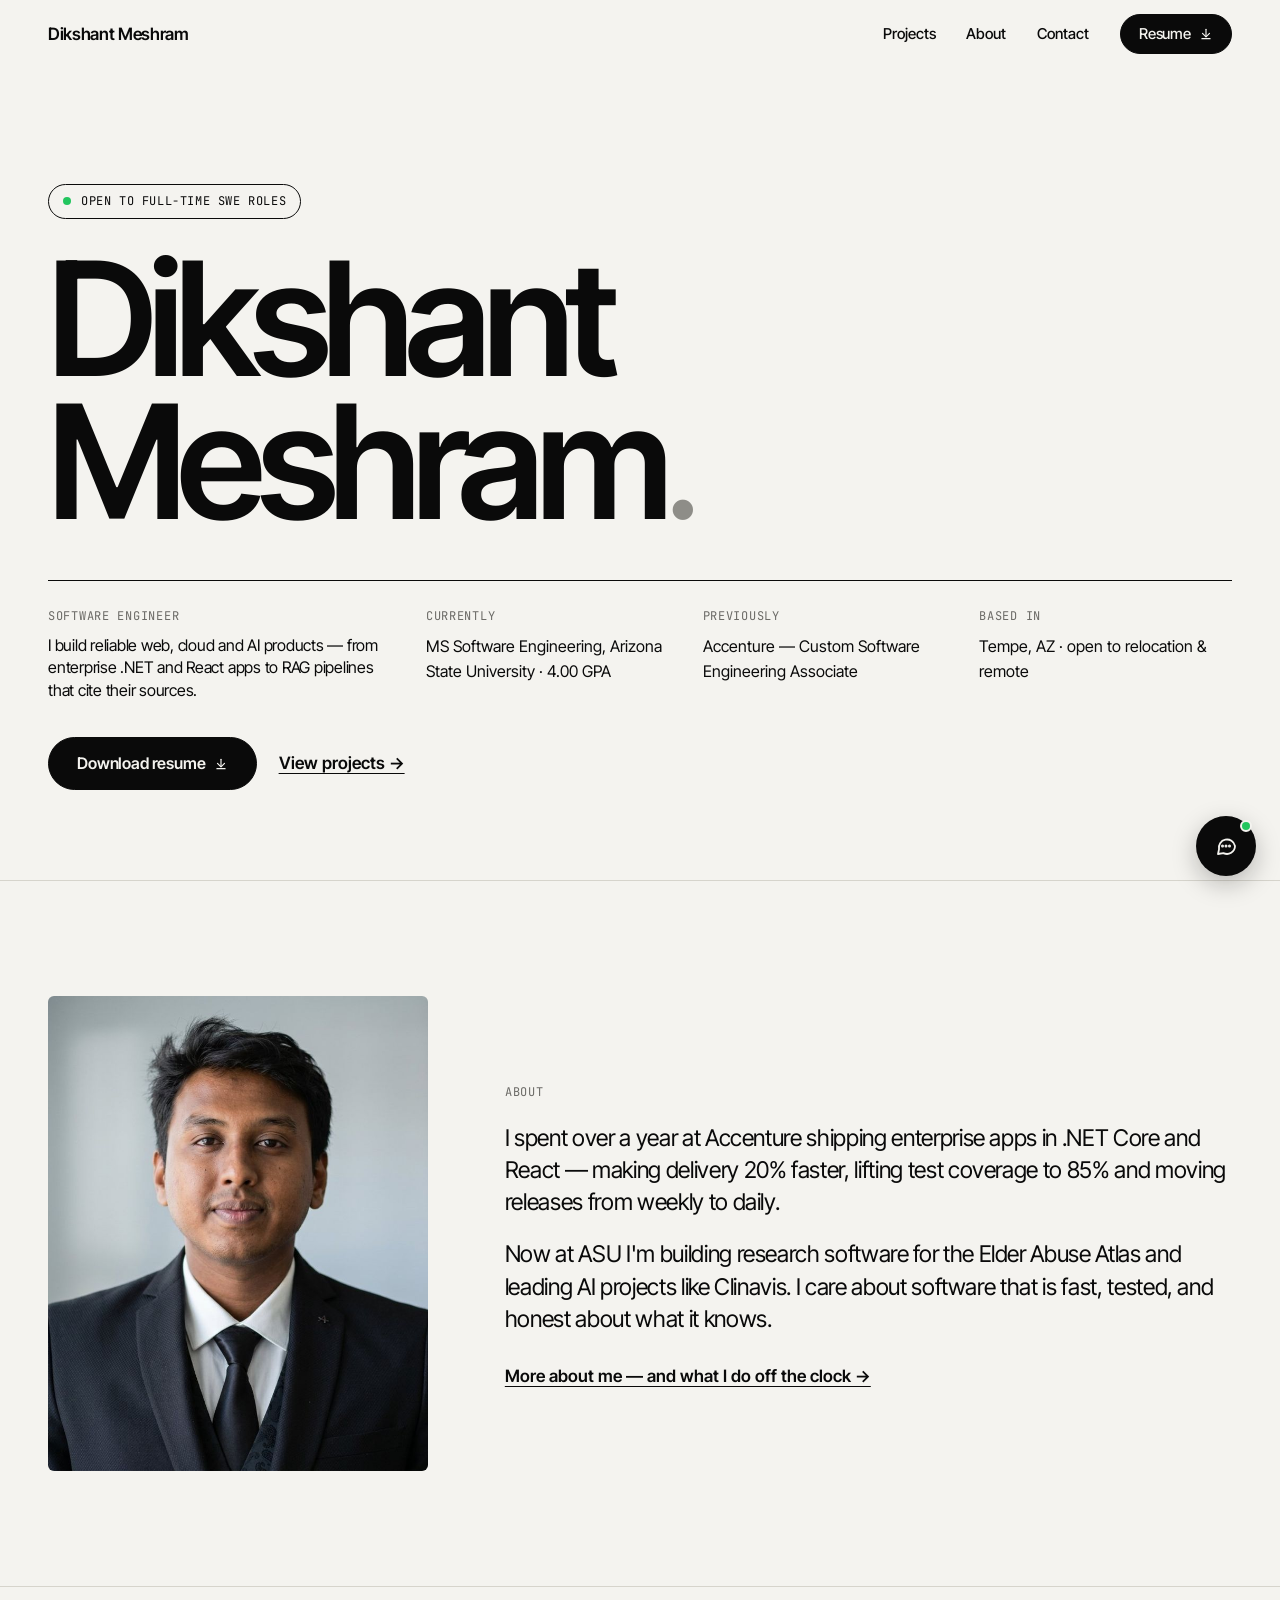
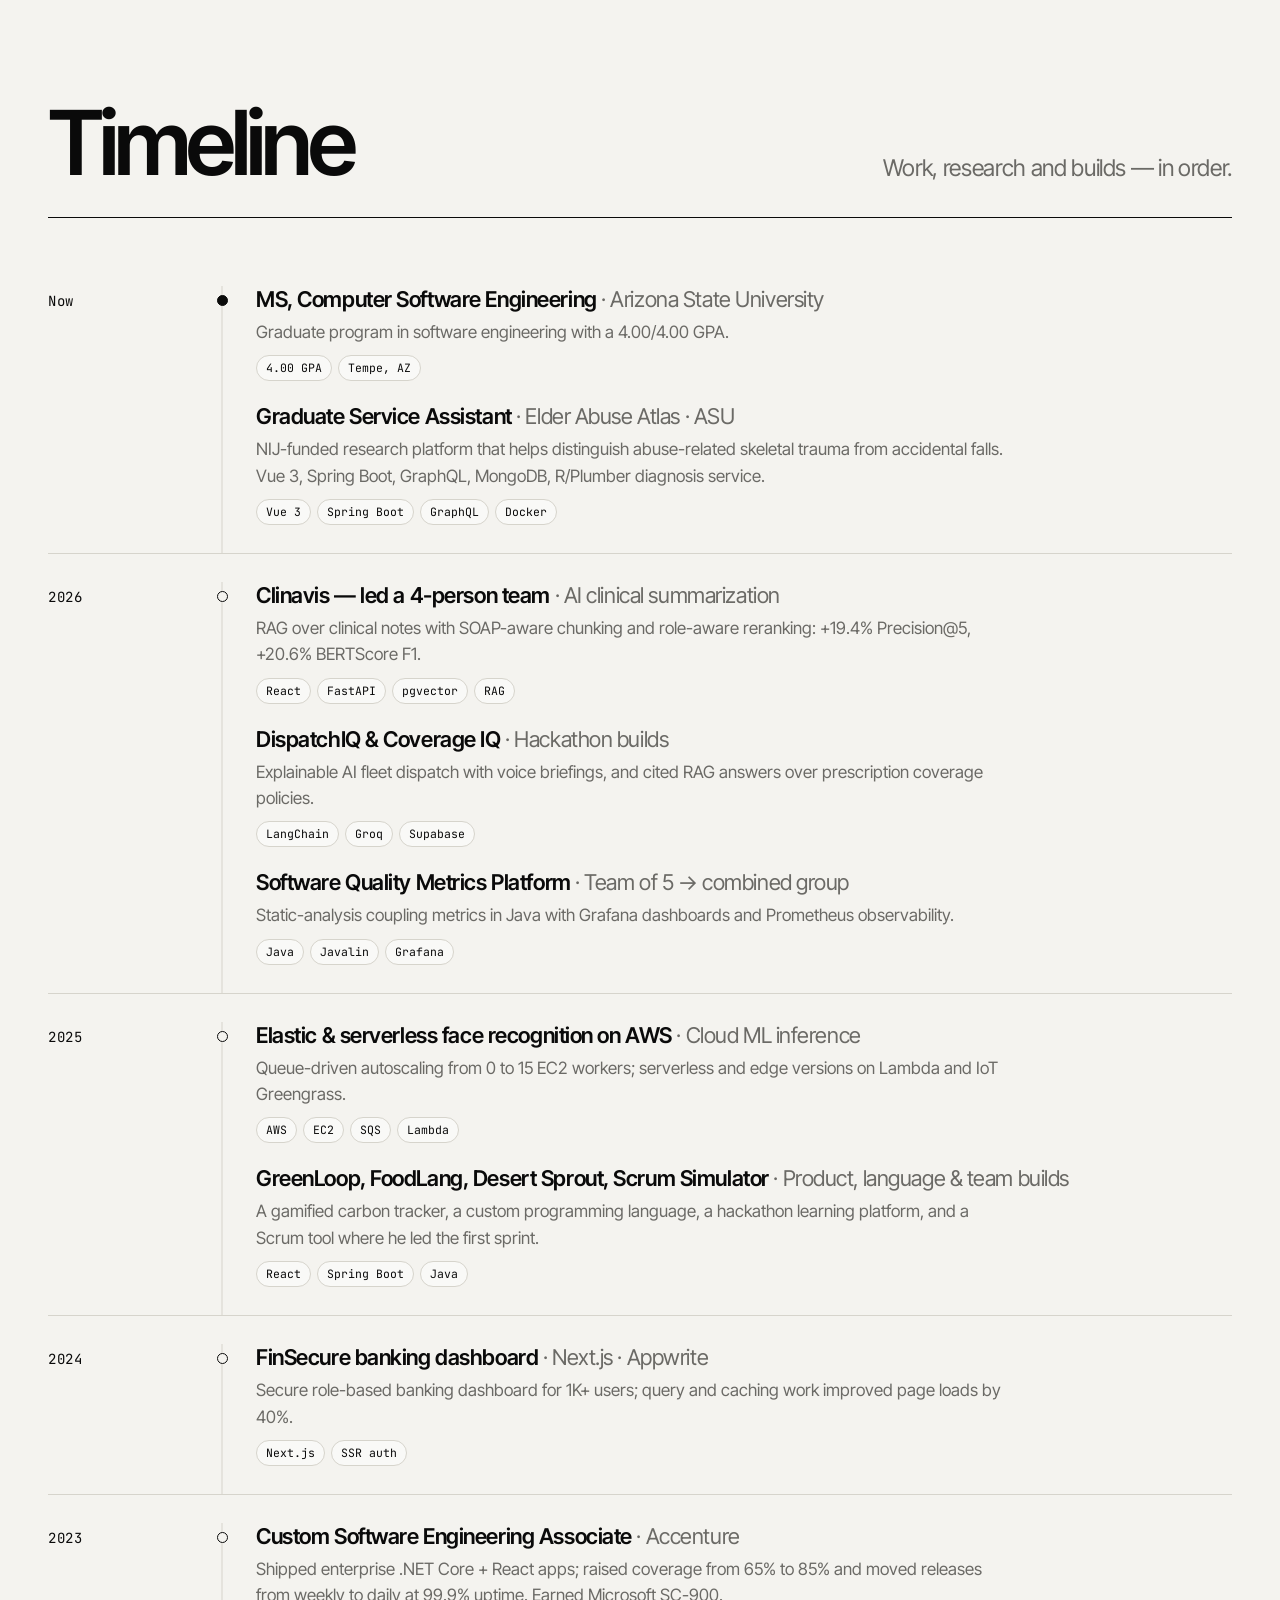
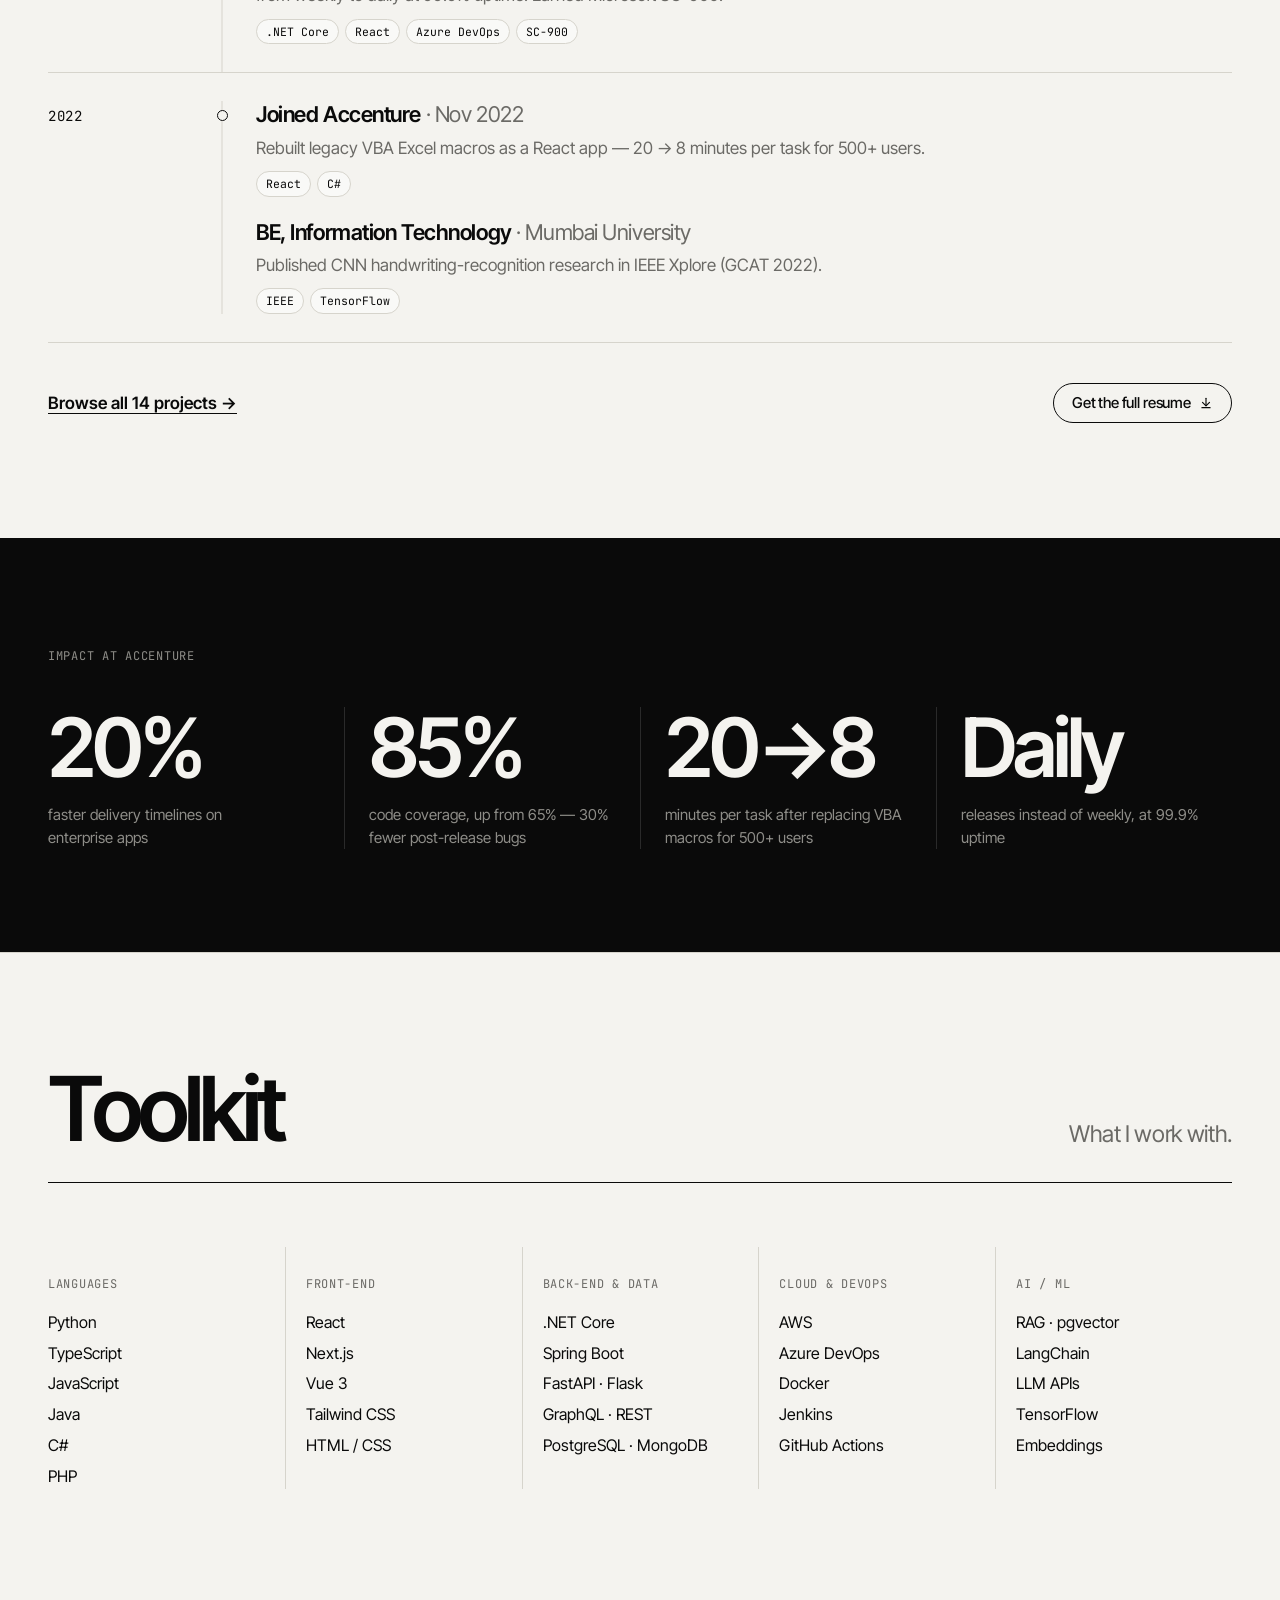
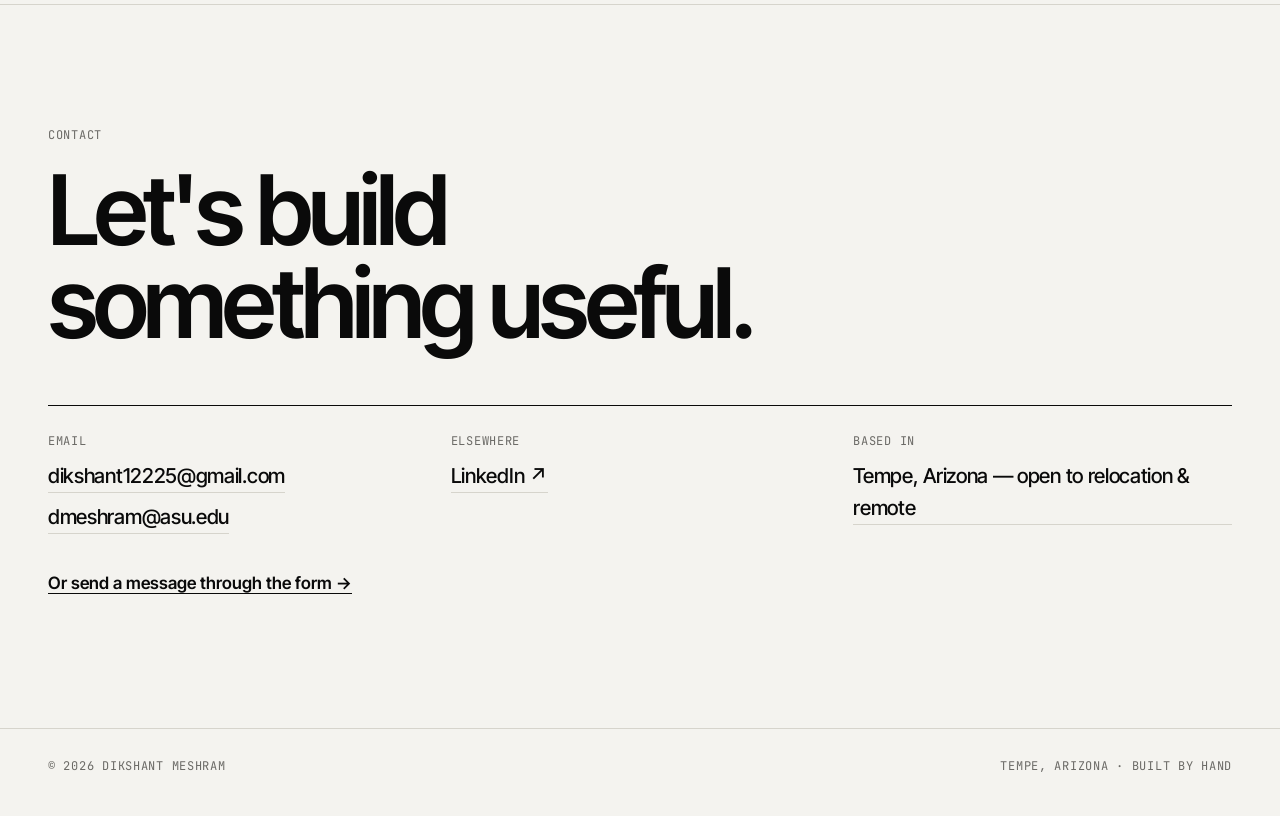
==== commit 9708ac58: "Make section headings prominent and fade-ins fail-safe How I work, Off the clock, Background, Timeli" ====
--- a/index.html
+++ b/index.html
@@ -64,8 +64,8 @@
 <section class="section" aria-labelledby="tl-title">
   <div class="wrap">
     <div class="section-head">
-      <span class="label">Timeline</span>
-      <h2 class="h2" id="tl-title">Work, research and builds — in order.</h2>
+      <h2 class="h2" id="tl-title">Timeline</h2>
+      <p class="lead sub">Work, research and builds — in order.</p>
     </div>
     <ol class="timeline">
 <li class="tl-row now reveal"><div class="tl-year">Now</div><div class="tl-rail"><span class="tl-dot"></span></div><div class="tl-items"><div class="tl-item"><h3>MS, Computer Software Engineering <span>· Arizona State University</span></h3><p>Graduate program in software engineering with a 4.00/4.00 GPA.</p><div class="tags"><span class="tag">4.00 GPA</span><span class="tag">Tempe, AZ</span></div></div><div class="tl-item"><h3>Graduate Service Assistant <span>· Elder Abuse Atlas · ASU</span></h3><p>NIJ-funded research platform that helps distinguish abuse-related skeletal trauma from accidental falls. Vue 3, Spring Boot, GraphQL, MongoDB, R/Plumber diagnosis service.</p><div class="tags"><span class="tag">Vue 3</span><span class="tag">Spring Boot</span><span class="tag">GraphQL</span><span class="tag">Docker</span></div></div></div></li>
@@ -97,8 +97,8 @@
 <section class="section" aria-labelledby="tk-title">
   <div class="wrap">
     <div class="section-head">
-      <span class="label">Toolkit</span>
-      <h2 class="h2" id="tk-title">What I work with.</h2>
+      <h2 class="h2" id="tk-title">Toolkit</h2>
+      <p class="lead sub">What I work with.</p>
     </div>
     <div class="toolkit reveal">
       <div class="tk"><span class="label">Languages</span><ul><li>Python</li><li>TypeScript</li><li>JavaScript</li><li>Java</li><li>C#</li><li>PHP</li></ul></div><div class="tk"><span class="label">Front-end</span><ul><li>React</li><li>Next.js</li><li>Vue 3</li><li>Tailwind CSS</li><li>HTML / CSS</li></ul></div><div class="tk"><span class="label">Back-end & data</span><ul><li>.NET Core</li><li>Spring Boot</li><li>FastAPI · Flask</li><li>GraphQL · REST</li><li>PostgreSQL · MongoDB</li></ul></div><div class="tk"><span class="label">Cloud & DevOps</span><ul><li>AWS</li><li>Azure DevOps</li><li>Docker</li><li>Jenkins</li><li>GitHub Actions</li></ul></div><div class="tk"><span class="label">AI / ML</span><ul><li>RAG · pgvector</li><li>LangChain</li><li>LLM APIs</li><li>TensorFlow</li><li>Embeddings</li></ul></div>
--- a/assets/css/site.css
+++ b/assets/css/site.css
@@ -106,15 +106,17 @@
 
 /* ---------- Sections ---------- */
 .section { padding: clamp(64px, 9vw, 128px) 0; border-top: 1px solid var(--line); }
-.section-head { display: grid; grid-template-columns: 1fr 2fr; gap: 24px; margin-bottom: clamp(32px, 5vw, 64px); align-items: end; }
+.section-head { display: grid; grid-template-columns: 1fr 1fr; gap: 16px 48px; margin-bottom: clamp(36px, 5vw, 64px); align-items: end; padding-bottom: clamp(20px, 2.5vw, 32px); border-bottom: 1px solid var(--ink); }
+.section-head .h2 { font-size: clamp(44px, 7vw, 112px); line-height: .92; letter-spacing: -0.055em; }
+.section-head .sub { color: var(--muted); max-width: 520px; justify-self: end; text-align: right; }
 .h2 { margin: 0; font-size: clamp(36px, 5.4vw, 76px); line-height: 1; letter-spacing: -0.045em; font-weight: 600; }
 .h3 { margin: 0; font-size: clamp(22px, 2.2vw, 30px); line-height: 1.15; letter-spacing: -0.03em; font-weight: 600; }
 .body { color: var(--muted); margin: 0; }
 .body.ink { color: var(--ink); }
 
 /* About strip (home) */
-.about-grid { display: grid; grid-template-columns: minmax(220px, 1fr) 2fr; gap: clamp(28px, 5vw, 80px); align-items: start; }
-.portrait { aspect-ratio: 1; object-fit: cover; width: 100%; border-radius: 4px; filter: grayscale(.15); }
+.about-grid { display: grid; grid-template-columns: minmax(220px, 380px) 1fr; gap: clamp(32px, 6vw, 96px); align-items: center; }
+.portrait { width: 100%; height: auto; aspect-ratio: 4 / 5; object-fit: cover; object-position: 50% 25%; border-radius: 6px; }
 .about-copy .lead + .lead { margin-top: 20px; }
 .about-copy .text-link { display: inline-block; margin-top: 28px; }
 
@@ -124,6 +126,7 @@
   display: grid; grid-template-columns: 140px 28px 1fr; gap: 0 20px;
   padding: 28px 0; border-top: 1px solid var(--line);
 }
+.tl-row:first-child { border-top: 0; padding-top: 4px; }
 .tl-row:last-child { border-bottom: 1px solid var(--line); }
 .tl-year { font-family: var(--mono); font-size: 14px; letter-spacing: .04em; padding-top: 5px; }
 .tl-rail { position: relative; }
@@ -149,7 +152,7 @@
 .stat span { display: block; margin-top: 14px; color: var(--muted-dark); font-size: 15px; max-width: 240px; }
 
 /* ---------- Toolkit ---------- */
-.toolkit { display: grid; grid-template-columns: repeat(5, 1fr); gap: 0; border-top: 1px solid var(--ink); }
+.toolkit { display: grid; grid-template-columns: repeat(5, 1fr); gap: 0; }
 .tk { padding: 22px 20px 0 0; }
 .tk + .tk { padding-left: 20px; border-left: 1px solid var(--line); }
 .tk ul { list-style: none; padding: 0; margin: 14px 0 0; display: grid; gap: 6px; }
@@ -194,27 +197,29 @@
 .cta-band .actions { display: flex; flex-wrap: wrap; gap: 12px; }
 
 /* ---------- About page ---------- */
-.story { display: grid; grid-template-columns: minmax(240px, 1fr) 2fr; gap: clamp(28px, 5vw, 80px); align-items: start; }
+.story { display: grid; grid-template-columns: minmax(220px, 380px) 1fr; gap: clamp(32px, 6vw, 96px); align-items: center; }
 .story .lead + .lead { margin-top: 22px; }
-.principles { display: grid; grid-template-columns: repeat(3, 1fr); gap: 0; border-top: 1px solid var(--ink); }
+.principles { display: grid; grid-template-columns: repeat(3, 1fr); gap: 0; }
 .principle { padding: 24px 24px 0 0; }
 .principle + .principle { padding-left: 24px; border-left: 1px solid var(--line); }
-.principle .h3 { margin-top: 14px; }
-.principle p { margin: 12px 0 0; color: var(--muted); }
+.principle .label { color: var(--ink); font-size: 13px; }
+.principle .h3 { margin-top: 14px; font-size: clamp(24px, 2.4vw, 32px); }
+.principle p { font-size: 17px; }
+.principle p { margin: 12px 0 0; color: var(--muted); line-height: 1.5; }
 
 .gallery { display: grid; grid-template-columns: repeat(4, 1fr); gap: 16px; }
 .card { position: relative; margin: 0; border-radius: 6px; overflow: hidden; background: #E6E4DD; }
-.card img { width: 100%; height: 100%; object-fit: cover; aspect-ratio: 3 / 4; transition: transform .6s ease; }
+.card img { width: 100%; height: auto; object-fit: cover; aspect-ratio: 3 / 4; transition: transform .6s ease; }
 .card:hover img { transform: scale(1.03); }
 .card figcaption {
   position: absolute; left: 0; right: 0; bottom: 0; padding: 48px 16px 16px;
   background: linear-gradient(to top, rgba(10,10,10,.72), rgba(10,10,10,0));
   color: var(--paper);
 }
-.card figcaption b { display: block; font-size: 19px; letter-spacing: -0.02em; }
-.card figcaption span { display: block; margin-top: 4px; font-size: 14px; opacity: .85; line-height: 1.4; }
+.card figcaption b { display: block; font-size: 22px; letter-spacing: -0.02em; }
+.card figcaption span { display: block; margin-top: 4px; font-size: 15px; opacity: .92; line-height: 1.4; }
 .card.wide { grid-column: span 2; }
-.card.wide img { aspect-ratio: 3 / 2; height: 100%; }
+.card.wide img { aspect-ratio: 3 / 2; }
 .card.full { grid-column: 1 / -1; }
 .card.full img { aspect-ratio: 2.4 / 1; }
 .card.gg { background: var(--ink); color: var(--paper); display: flex; flex-direction: column; justify-content: space-between; padding: 22px; aspect-ratio: 3 / 4; }
@@ -223,7 +228,7 @@
 .card.gg span { display: block; margin-top: 4px; font-size: 14px; color: var(--muted-dark); line-height: 1.4; }
 .card.gg .label { color: var(--muted-dark); }
 
-.facts { display: grid; grid-template-columns: repeat(3, 1fr); gap: 0; border-top: 1px solid var(--ink); }
+.facts { display: grid; grid-template-columns: repeat(3, 1fr); gap: 0; }
 .fact { padding: 22px 24px 0 0; }
 .fact + .fact { padding-left: 24px; border-left: 1px solid var(--line); }
 .fact h3 { margin: 12px 0 0; font-size: 20px; letter-spacing: -0.02em; font-weight: 600; line-height: 1.3; }
@@ -257,11 +262,11 @@
 button[disabled] { opacity: .55; cursor: wait; }
 
 /* ---------- Reveal ---------- */
-.reveal { opacity: 0; transform: translateY(18px); transition: opacity .7s ease, transform .7s ease; }
-.reveal.in { opacity: 1; transform: none; }
+.js .reveal { opacity: 0; transform: translateY(18px); transition: opacity .7s ease, transform .7s ease; }
+.js .reveal.in { opacity: 1; transform: none; }
 @media (prefers-reduced-motion: reduce) {
   html { scroll-behavior: auto; }
-  .reveal { opacity: 1; transform: none; transition: none; }
+  .js .reveal { opacity: 1; transform: none; transition: none; }
   .dot { animation: none; }
   * { transition-duration: 0s !important; }
 }
@@ -324,7 +329,8 @@
   .hero-meta { grid-template-columns: 1fr 1fr; row-gap: 20px; }
   .hero-meta > :first-child { grid-column: 1 / -1; }
   .section-head, .about-grid, .story, .contact-grid { grid-template-columns: 1fr; }
-  .about-grid .portrait, .story .portrait { max-width: 320px; }
+  .section-head .sub { justify-self: start; text-align: left; }
+  .about-grid .portrait, .story .portrait { max-width: 340px; }
   .stats { grid-template-columns: 1fr 1fr; row-gap: 40px; }
   .stat:nth-child(3) { border-left: 0; padding-left: 0; }
   .toolkit { grid-template-columns: 1fr 1fr; }
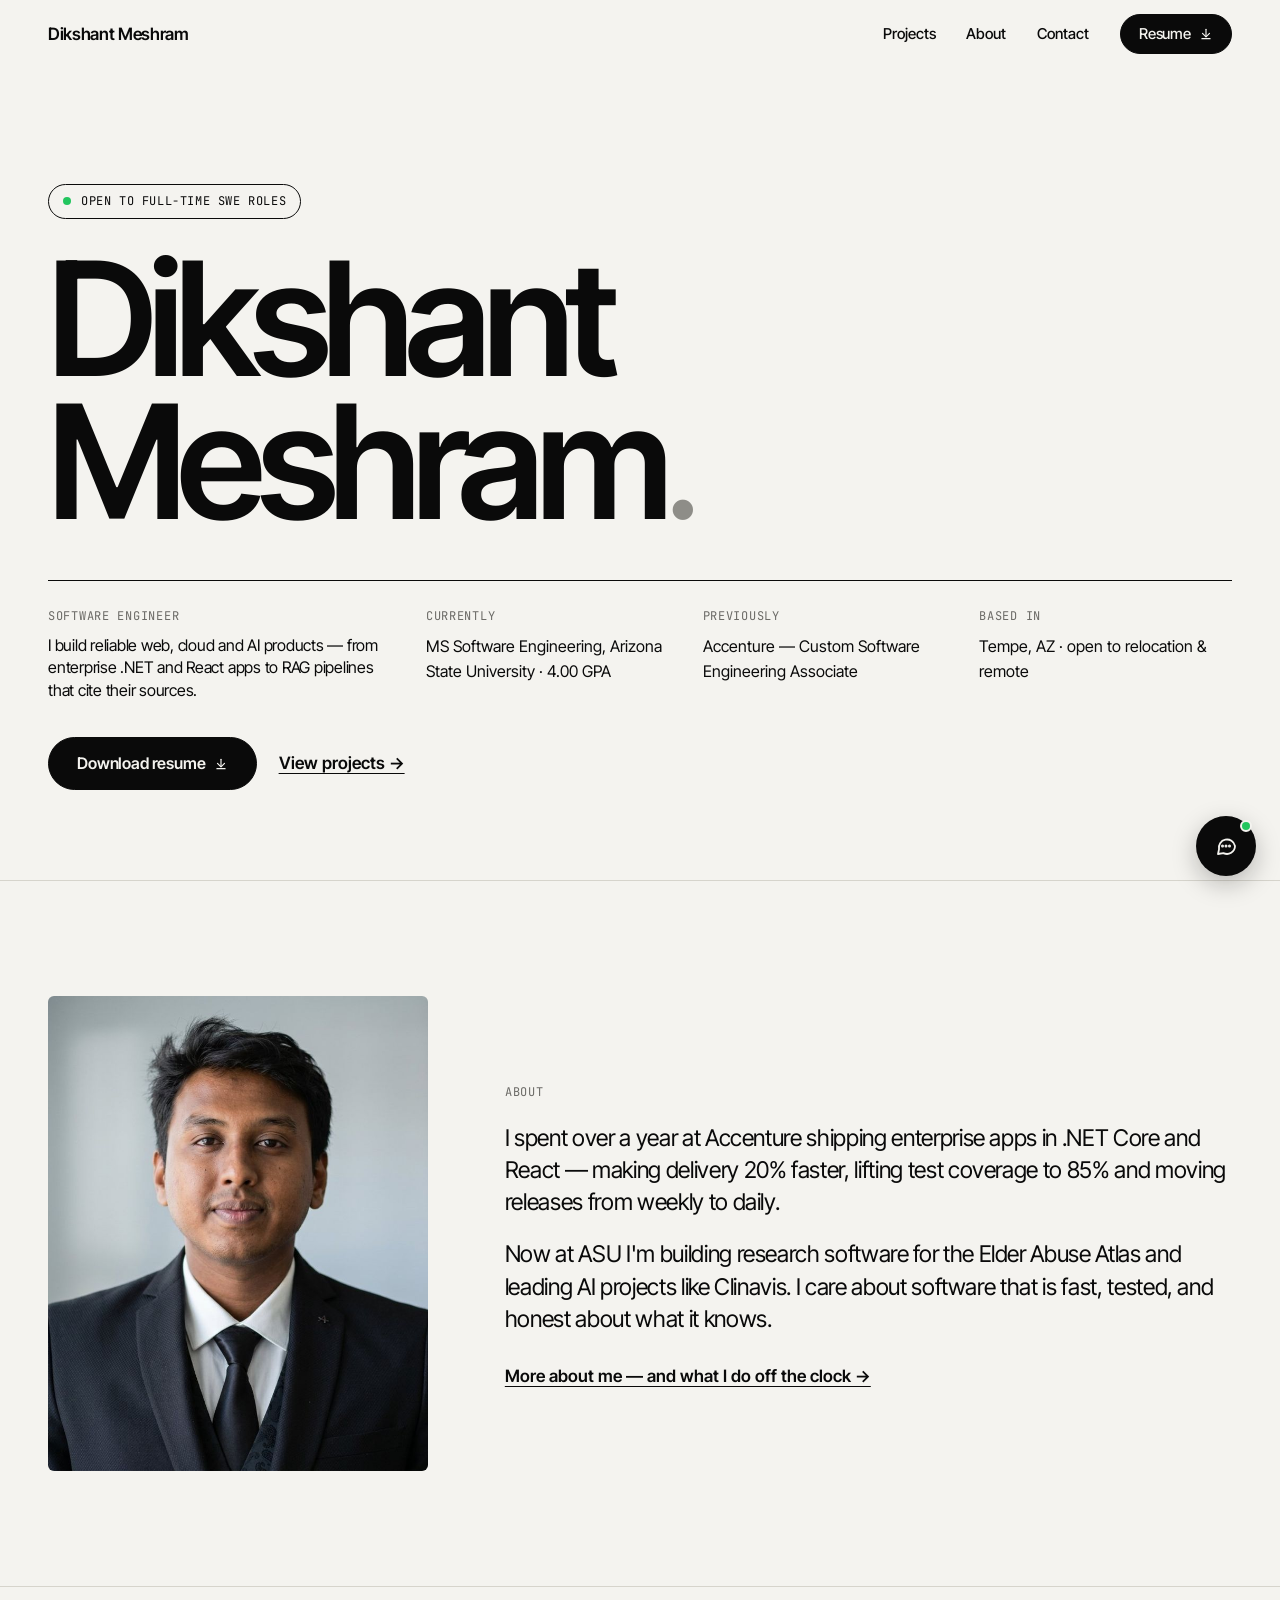
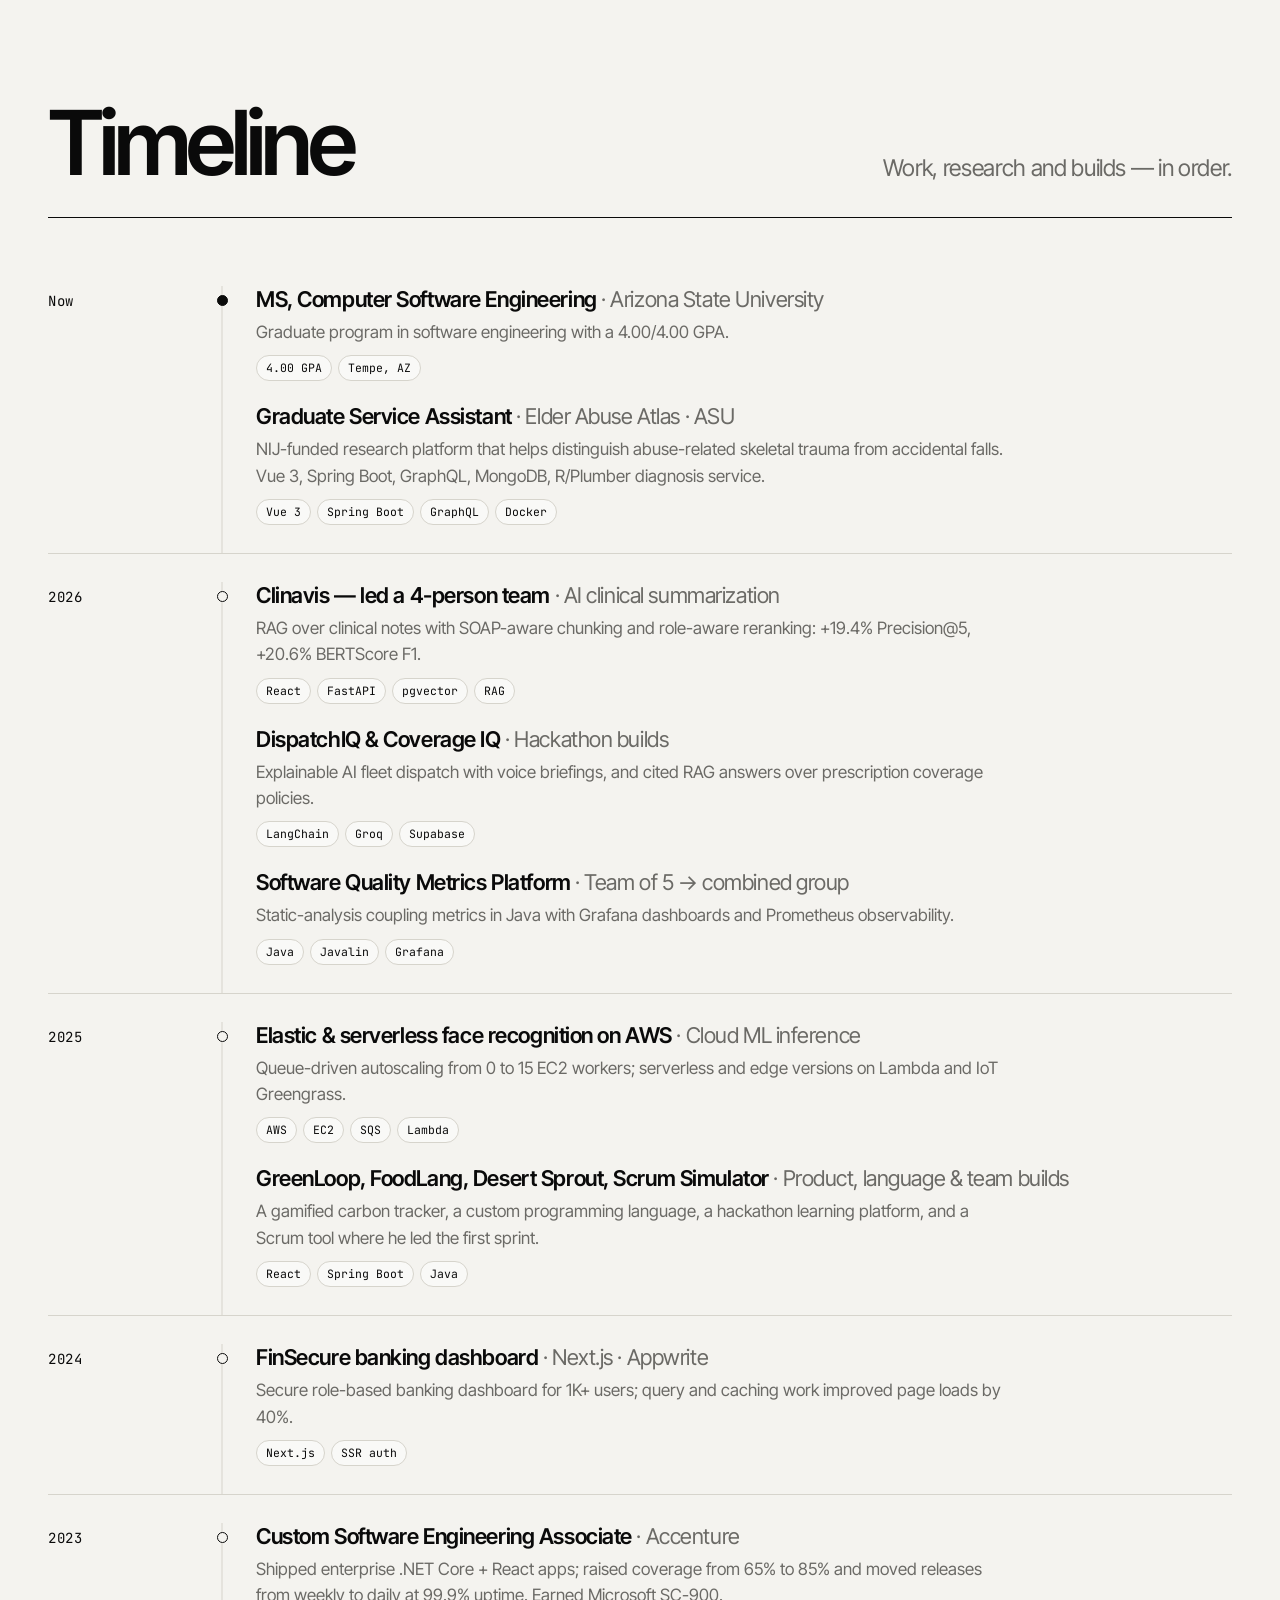
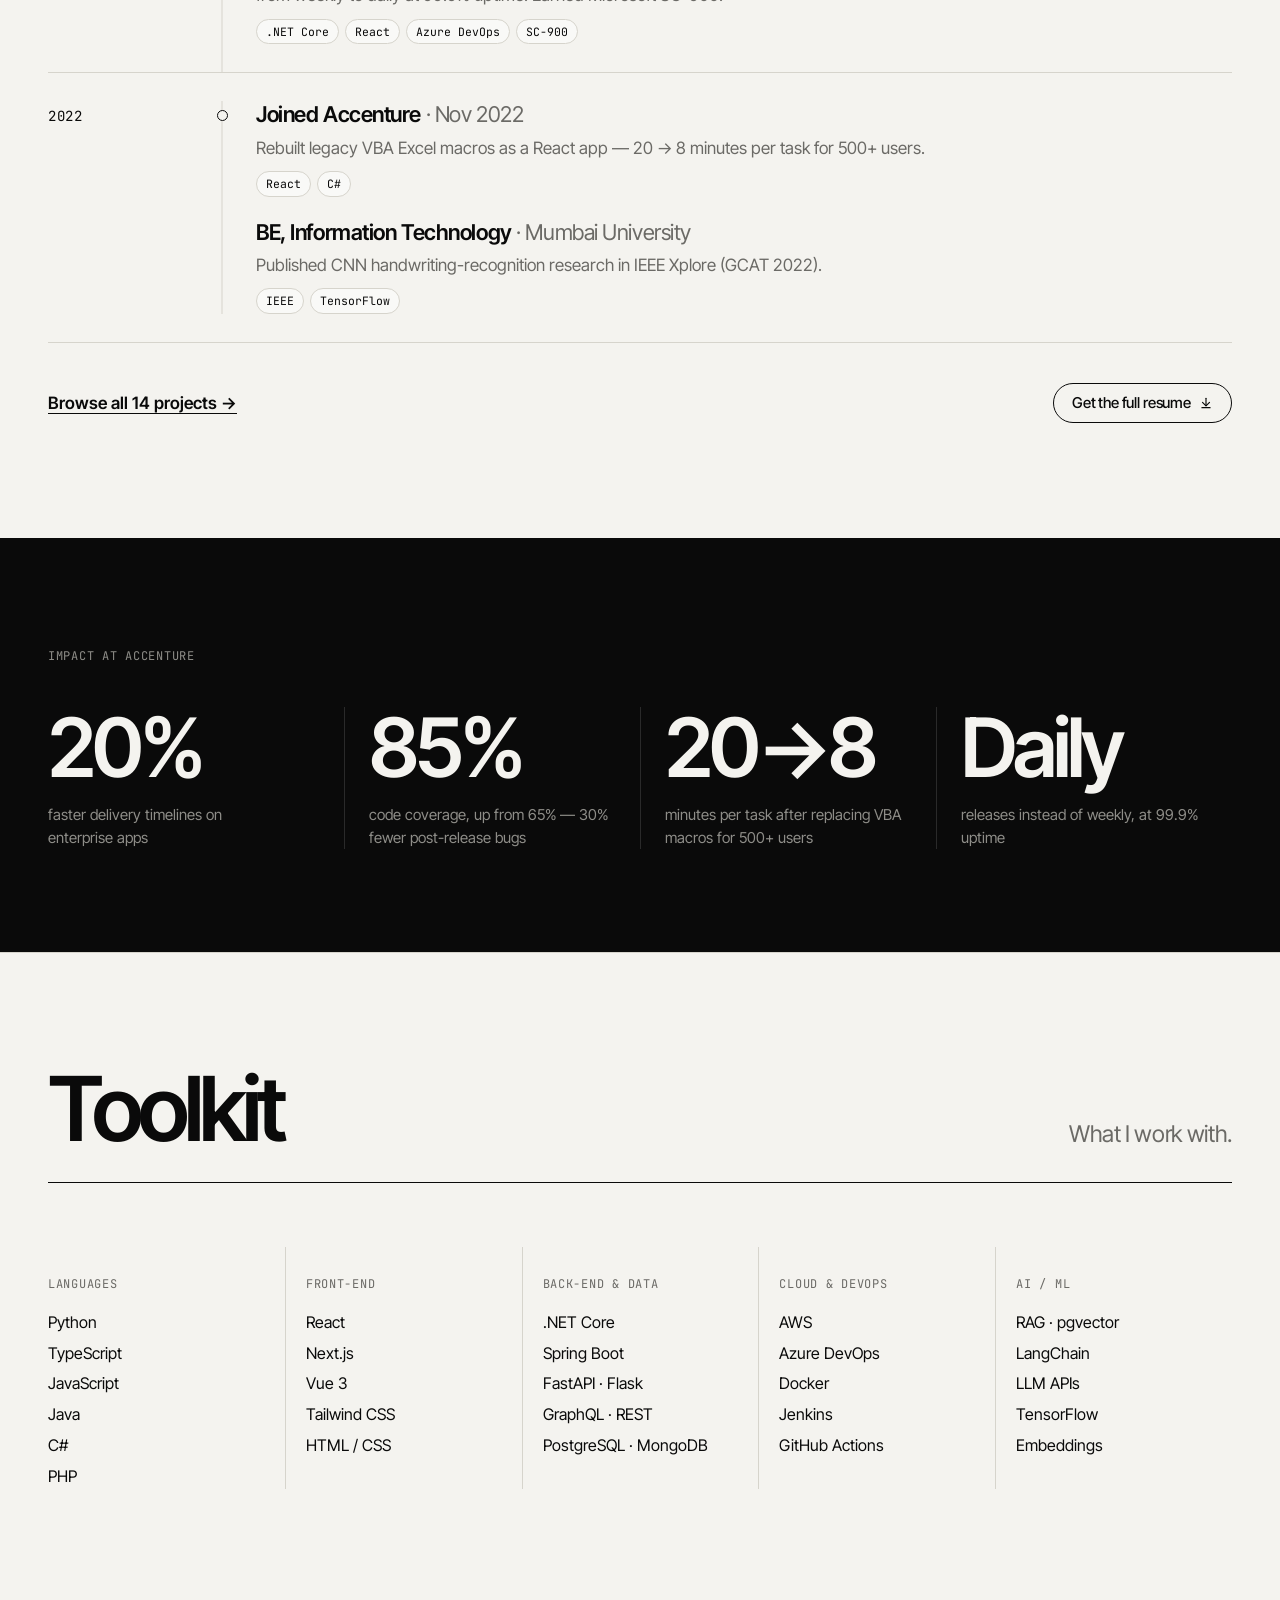
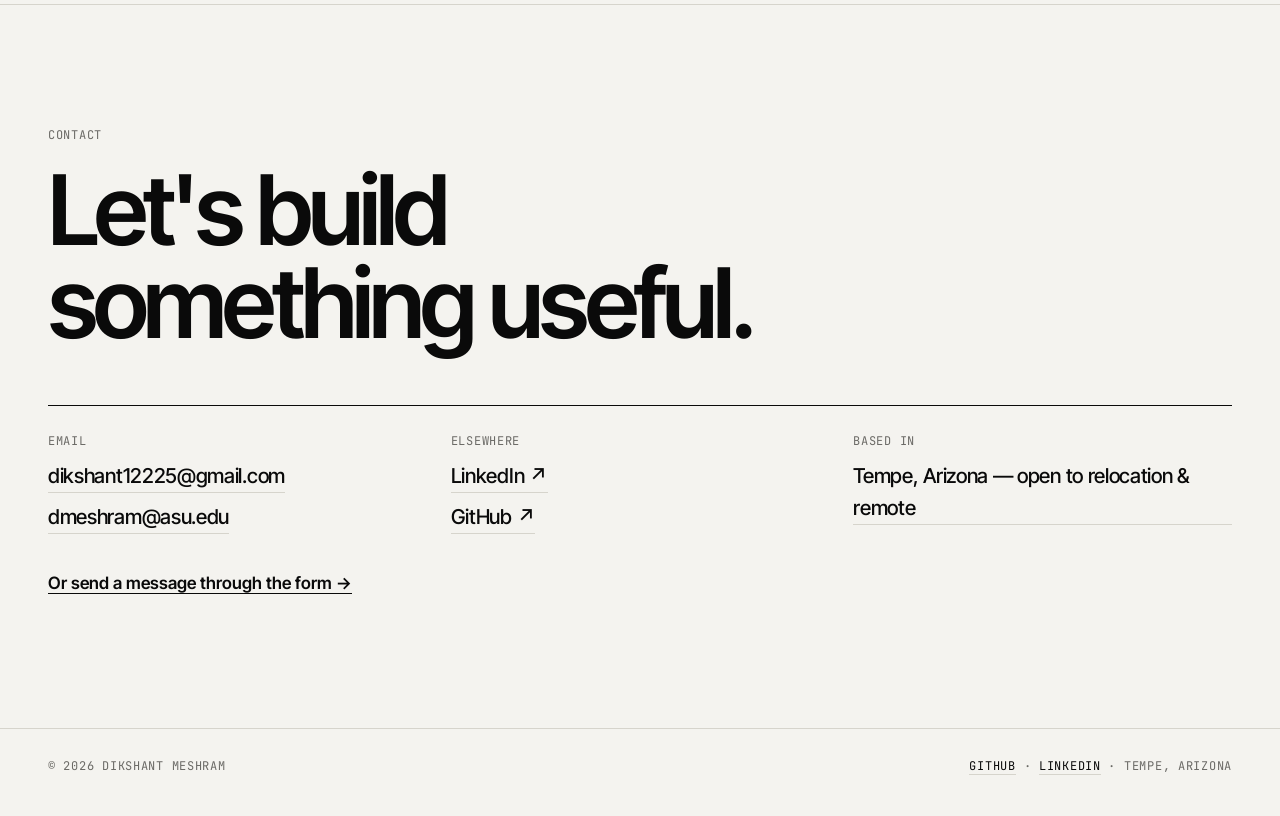
==== commit ce50df6d: "Add GitHub profile link Linked github.com/dmeshram on Home (Elsewhere), Contact, Projects, every foo" ====
--- a/index.html
+++ b/index.html
@@ -112,7 +112,7 @@
     <h2 class="contact-big reveal" id="contact-title" style="margin-top:18px">Let's build<br>something useful.</h2>
     <div class="contact-list reveal">
       <div><span class="label">Email</span><br><a href="mailto:dikshant12225@gmail.com">dikshant12225@gmail.com</a><br><a href="mailto:dmeshram@asu.edu">dmeshram@asu.edu</a></div>
-      <div><span class="label">Elsewhere</span><br><a href="https://www.linkedin.com/in/dikshant-meshram-80a625193" target="_blank" rel="noopener">LinkedIn ↗</a></div>
+      <div><span class="label">Elsewhere</span><br><a href="https://www.linkedin.com/in/dikshant-meshram-80a625193" target="_blank" rel="noopener">LinkedIn ↗</a><br><a href="https://github.com/dmeshram" target="_blank" rel="noopener">GitHub ↗</a></div>
       <div><span class="label">Based in</span><br><a href="contact.html">Tempe, Arizona — open to relocation &amp; remote</a></div>
     </div>
     <p style="margin-top:36px"><a class="text-link" href="contact.html">Or send a message through the form →</a></p>
@@ -123,7 +123,7 @@
 <footer class="footer">
   <div class="wrap">
     <span class="label">© <span data-year>2026</span> Dikshant Meshram</span>
-    <span class="label">Tempe, Arizona · Built by hand</span>
+    <span class="label footer-links"><a href="https://github.com/dmeshram" target="_blank" rel="noopener">GitHub</a> · <a href="https://www.linkedin.com/in/dikshant-meshram-80a625193" target="_blank" rel="noopener">LinkedIn</a> · Tempe, Arizona</span>
   </div>
 </footer>
 </body>
--- a/assets/css/site.css
+++ b/assets/css/site.css
@@ -26,6 +26,7 @@
   overflow-x: hidden;
 }
 img { display: block; max-width: 100%; }
+[hidden] { display: none !important; }
 a { color: inherit; }
 ::selection { background: var(--ink); color: var(--paper); }
 :focus-visible { outline: 2px solid var(--ink); outline-offset: 3px; }
@@ -167,6 +168,8 @@
 /* ---------- Footer ---------- */
 .footer { padding: 28px 0 40px; border-top: 1px solid var(--line); }
 .footer .wrap { display: flex; flex-wrap: wrap; justify-content: space-between; gap: 12px; }
+.footer-links a { color: var(--ink); text-decoration: none; border-bottom: 1px solid var(--line); }
+.footer-links a:hover { border-bottom-color: var(--ink); }
 
 /* ---------- Page header ---------- */
 .page-head { padding: clamp(48px, 8vw, 112px) 0 clamp(40px, 6vw, 72px); }
@@ -190,7 +193,9 @@
 .proj .badge { display: inline-block; margin-top: 10px; font-family: var(--mono); font-size: 11px; letter-spacing: .05em; text-transform: uppercase; padding: 3px 8px; border-radius: 100px; background: var(--ink); color: var(--paper); }
 .filters { display: flex; flex-wrap: wrap; gap: 8px; margin-bottom: 28px; }
 .filter { font: 500 14px/1 var(--sans); padding: 9px 15px; border-radius: 100px; border: 1px solid var(--ink); background: transparent; color: var(--ink); cursor: pointer; }
+.filter:hover { background: rgba(10,10,10,.06); }
 .filter[aria-pressed="true"] { background: var(--ink); color: var(--paper); }
+.filter-count { margin: -12px 0 20px; }
 .cta-band { background: var(--ink); color: var(--paper); border-radius: 6px; padding: clamp(36px, 6vw, 72px); display: flex; flex-wrap: wrap; justify-content: space-between; align-items: end; gap: 28px; margin: clamp(56px, 8vw, 96px) 0; }
 .cta-band .h2 { color: var(--paper); }
 .cta-band p { color: var(--muted-dark); margin: 14px 0 0; max-width: 520px; }
